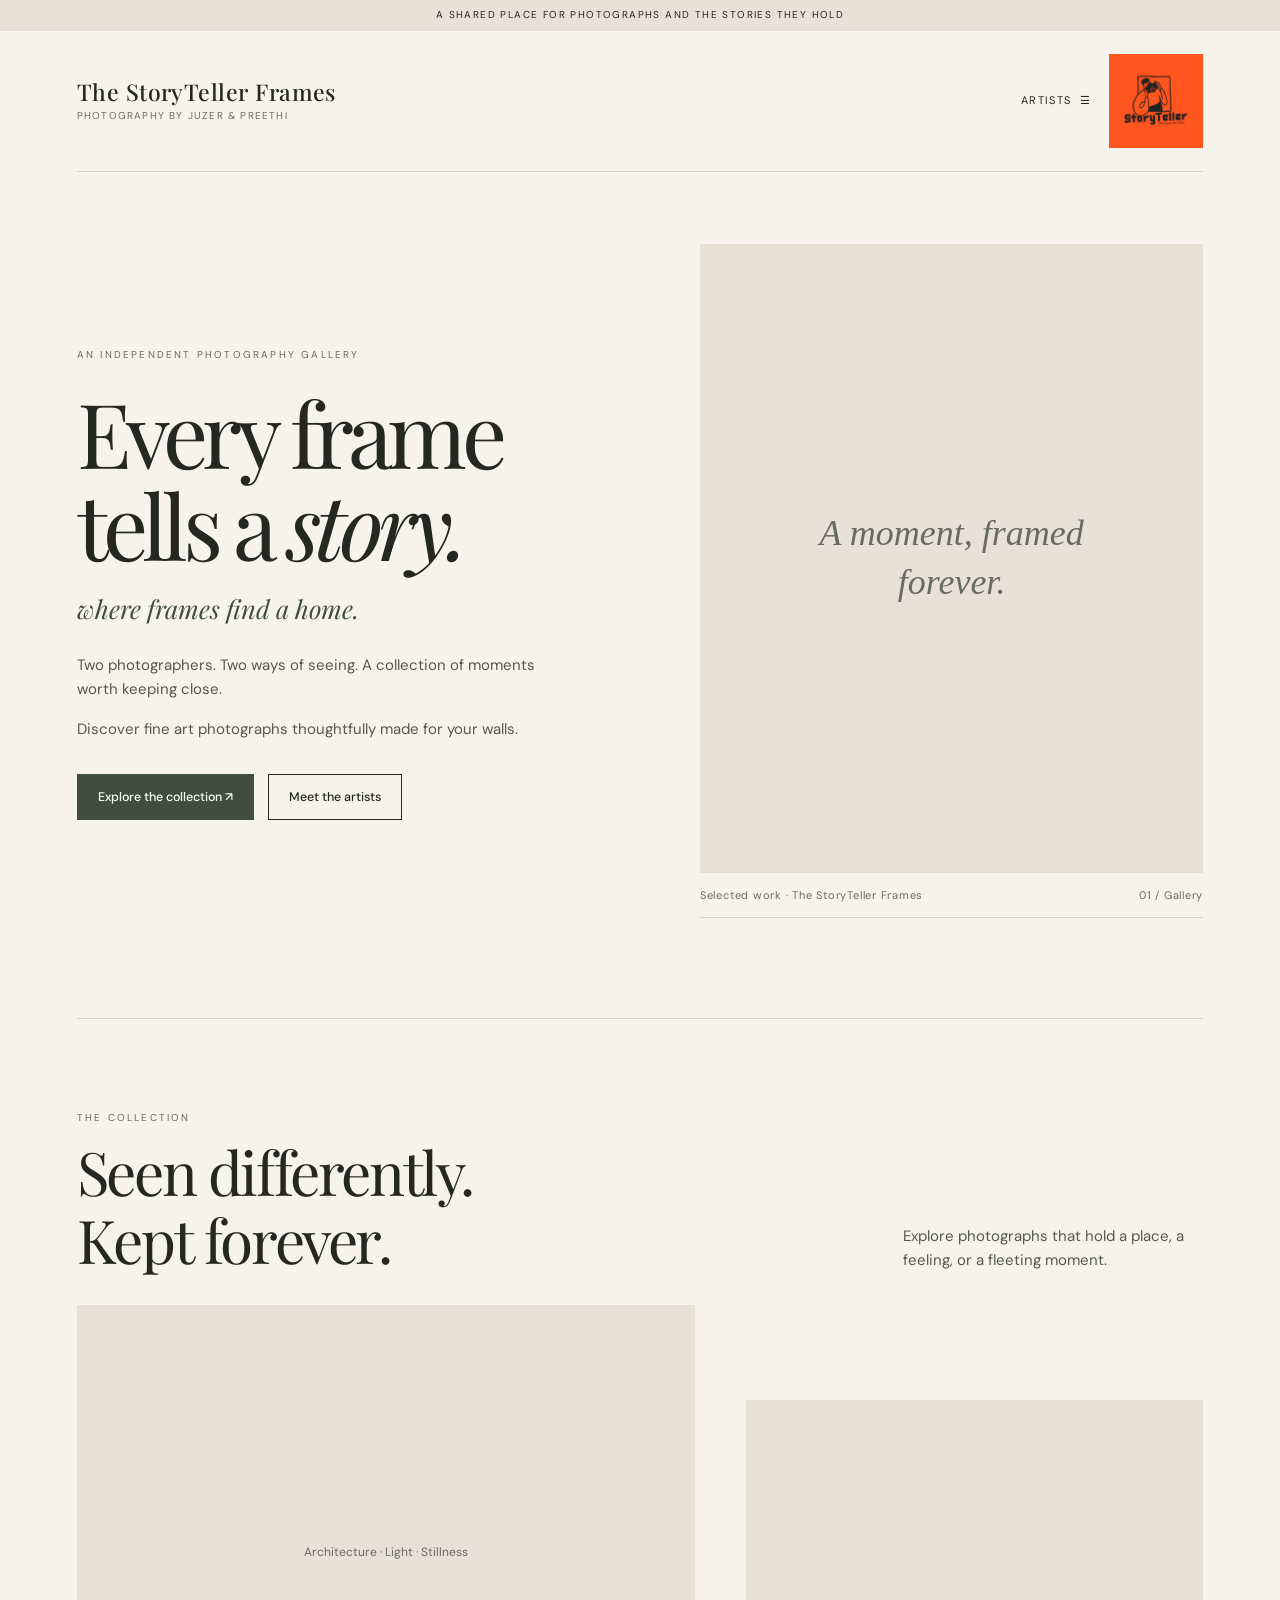
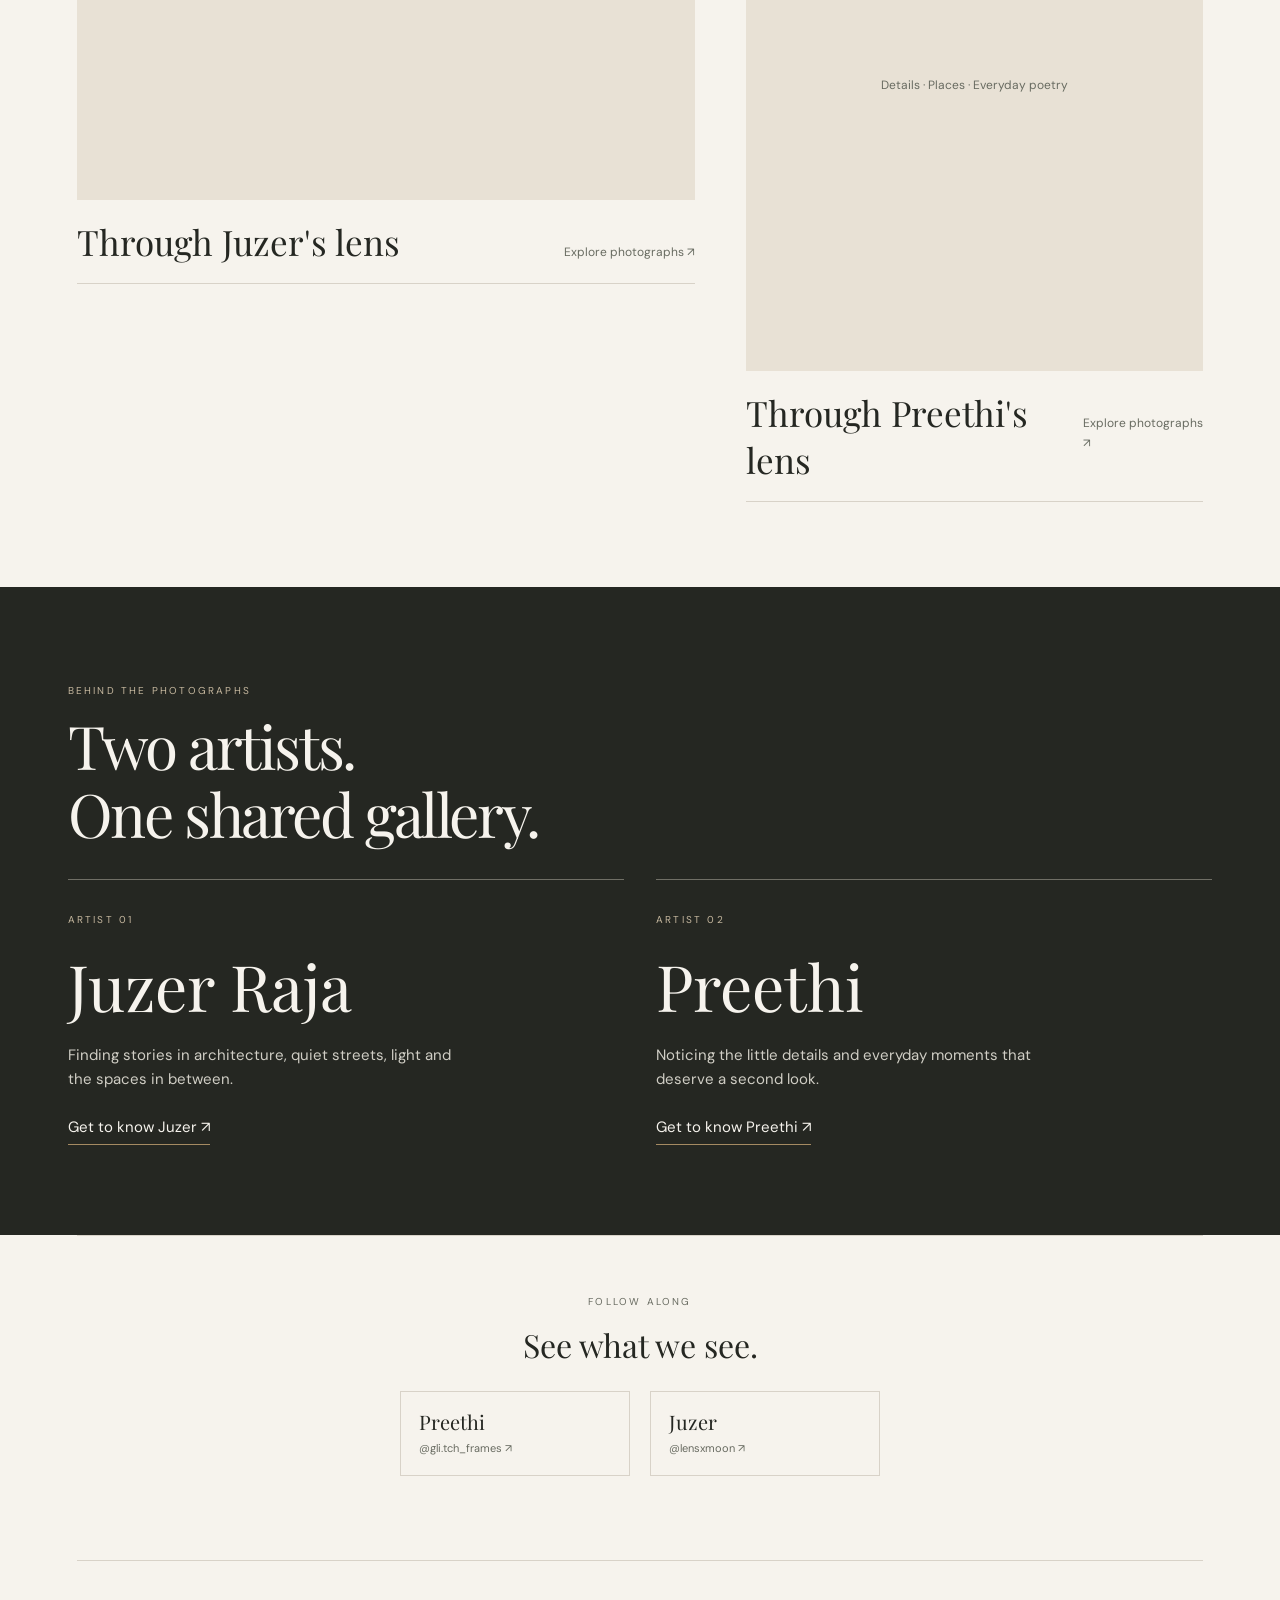
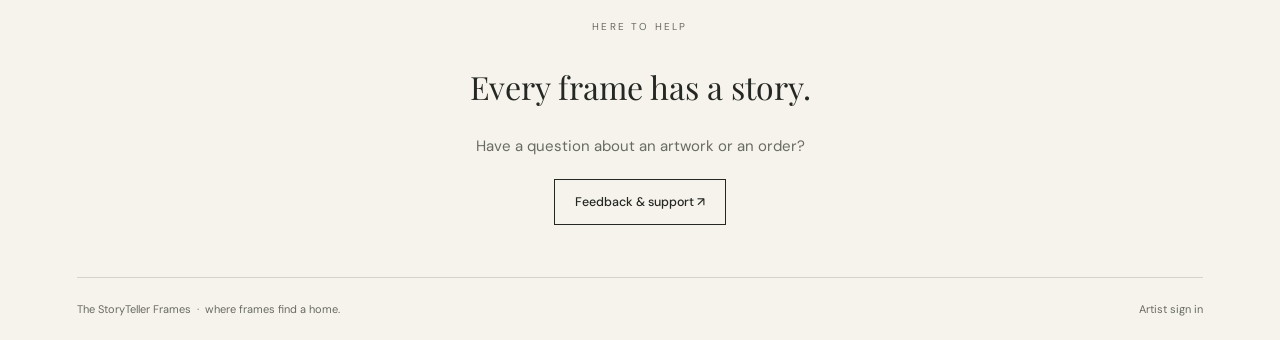
==== index.html @ 5765aabc "Try charcoal contrast for homepage artist story section" ====
<!doctype html>
<html lang="en">
<head>
  <meta charset="utf-8"><meta name="viewport" content="width=device-width,initial-scale=1">
  <meta name="theme-color" content="#f5f2eb">
  <meta name="description" content="Photographs by Juzer and Preethi, made to find a place in your home.">
  <title>The StoryTeller Frames — where frames find a home.</title>
  <link rel="preconnect" href="https://fonts.googleapis.com"><link rel="preconnect" href="https://fonts.gstatic.com" crossorigin>
  <link href="https://fonts.googleapis.com/css2?family=DM+Sans:wght@400;500&family=Playfair+Display:ital,wght@0,400;0,500;1,400&display=swap" rel="stylesheet">
  <style>
    :root{--bg:#f5f2eb;--ink:#282b25;--line:#d3d1c6;--soft:#e8e7dc;--muted:#686b61;--green:#344b32}
    *{box-sizing:border-box}html{scroll-behavior:smooth}body{margin:0;background:var(--bg);color:var(--ink);font:15px/1.65 'DM Sans',Arial,sans-serif}a{color:inherit;text-decoration:none}button{font:inherit;color:inherit;cursor:pointer}
    .notice{text-align:center;padding:7px 14px;background:var(--soft);font-size:10px;letter-spacing:1.4px;text-transform:uppercase}
    header{margin:0 6%;padding:23px 0;border-bottom:1px solid var(--line);display:flex;justify-content:space-between;align-items:center;gap:20px}
    .wordmark{font:500 23px/1.1 'Playfair Display',Georgia,serif;letter-spacing:.02em}.wordmark small{display:block;margin-top:5px;font:10px 'DM Sans',Arial,sans-serif;letter-spacing:.12em;color:var(--muted)}
    .menu-button{border:0;background:transparent;padding:9px 0;text-transform:uppercase;font-size:11px;letter-spacing:.12em}.menu{position:fixed;inset:0;z-index:10;background:#282b2559;display:none;justify-content:flex-end}.menu.open{display:flex}.menu-panel{width:min(400px,90vw);background:var(--bg);padding:28px clamp(24px,5vw,48px);height:100%;box-shadow:-10px 0 35px #0002}.menu-head{display:flex;justify-content:space-between;align-items:center;border-bottom:1px solid var(--line);padding-bottom:22px}.menu-close{border:0;background:transparent}.menu-links{display:flex;flex-direction:column;padding:25px 0}.menu-links a{font:30px/1.2 'Playfair Display',Georgia,serif;padding:16px 0;border-bottom:1px solid var(--line)}
    main{margin:0 6%}.hero{min-height:calc(100svh - 84px);display:flex;flex-direction:column;align-items:center;justify-content:center;text-align:center;padding:78px 0 90px;position:relative}.hero::before,.hero::after{content:"";position:absolute;width:min(72vw,620px);height:min(72vw,620px);border:1px solid #b9a98955;border-radius:50%;pointer-events:none}.hero::after{width:min(65vw,560px);height:min(65vw,560px);border-style:dashed;opacity:.5}
    .mark{position:relative;z-index:1;width:min(83vw,760px);padding:42px 16px}.eyebrow{text-transform:uppercase;letter-spacing:.22em;font-size:10px;color:var(--muted)}h1{font:400 clamp(46px,9vw,100px)/1.05 'Playfair Display',Georgia,serif;letter-spacing:-.045em;margin:18px 0 14px}.tagline{font:italic 19px 'Playfair Display',Georgia,serif;color:var(--green);margin:0}.ornament{width:42px;height:1px;background:#a98551;margin:26px auto}
    .intro{max-width:560px;margin:0 auto;color:#55584f;font-size:14px}.intro .placeholder{color:var(--muted);font-style:italic}.artist-links{display:flex;justify-content:center;gap:14px;flex-wrap:wrap;margin-top:34px}.button{border:1px solid var(--ink);padding:11px 17px;display:inline-block;font-size:12px;letter-spacing:.03em}.button:hover{background:var(--soft)}
    .social{border-top:1px solid var(--line);padding:52px 0 64px;text-align:center}.social h2{font:400 32px 'Playfair Display',Georgia,serif;margin:10px 0 25px}.social-links{display:flex;justify-content:center;gap:20px;flex-wrap:wrap}.social-link{min-width:230px;padding:16px 18px;border:1px solid var(--line);text-align:left}.social-link strong{display:block;font:20px 'Playfair Display',Georgia,serif;font-weight:400}.social-link span{font-size:11px;color:var(--muted)}.social-link:hover{border-color:var(--green)}
    footer{display:flex;justify-content:space-between;gap:18px;flex-wrap:wrap;margin:0 6%;padding:22px 0;border-top:1px solid var(--line);font-size:11px;color:var(--muted)}footer a:hover{color:var(--ink)}
    @media(max-width:600px){header{margin:0 5%;padding:18px 0}.wordmark{font-size:20px}.hero{min-height:80svh;padding:55px 0 60px}.hero::before{width:86vw;height:86vw}.hero::after{width:78vw;height:78vw}.mark{padding:50px 5px}.tagline{font-size:16px}.intro{font-size:13px}.social{padding:42px 0 50px}.social-link{width:min(100%,330px)}footer{margin:0 5%}}
  .header-actions{display:flex;align-items:center;gap:18px;flex-shrink:0}.brand-logo{display:block;width:94px;height:94px;object-fit:contain}.brand-logo-link{display:block;line-height:0}@media(max-width:600px){header{gap:10px}.header-actions{gap:10px}.brand-logo{width:66px;height:66px}.wordmark{font-size:17px}.wordmark small{font-size:8px;letter-spacing:.05em}.menu-button{font-size:10px}}
.hero .mark{animation:heroEnter .95s cubic-bezier(.2,.7,.2,1) both}@keyframes heroEnter{from{opacity:0;transform:translateY(20px)}to{opacity:1;transform:translateY(0)}}.button,.social-link{transition:transform .25s ease,background .25s ease,border-color .25s ease}.button:hover,.social-link:hover{transform:translateY(-3px)}.reveal{opacity:0;transform:translateY(20px);transition:opacity .7s ease,transform .7s ease}.reveal.visible{opacity:1;transform:none}.support-strip{padding:52px 0;border-top:1px solid var(--line);text-align:center}.support-strip h2{font:400 32px 'Playfair Display',Georgia,serif}.support-strip p{max-width:500px;margin:0 auto 20px;color:var(--muted)}@media(prefers-reduced-motion:reduce){*,*::before,*::after{animation:none!important;transition:none!important;scroll-behavior:auto!important}.reveal{opacity:1;transform:none}}
</style>
<link rel="stylesheet" href="assets/art-house-v2.css?v=1">
<style>
/* Phase 2: editorial homepage, scoped to this preview branch */
.home-v2{margin:0 auto;max-width:1440px;padding:0 6%}
.home-v2 .hero{display:grid;grid-template-columns:minmax(0,1fr) minmax(0,.9fr);gap:clamp(24px,5vw,88px);align-items:center;min-height:660px;padding:72px 0 100px;text-align:left}
.home-v2 .hero::before,.home-v2 .hero::after{display:none}
.home-v2 .mark{width:auto;padding:0;animation:heroEnter .95s cubic-bezier(.2,.7,.2,1) both}
.home-v2 h1{font-size:clamp(56px,7vw,112px);line-height:1.03;letter-spacing:-.065em;margin:20px 0}
.home-v2 .tagline{font-size:clamp(19px,2vw,27px)}
.home-v2 .intro{margin:28px 0 0;max-width:480px;font-size:15px}
.home-v2 .artist-links{justify-content:flex-start;margin-top:32px}
.home-v2 .hero-art{position:relative;min-width:0}
.home-v2 .hero-art .art-panel{aspect-ratio:4/5;background:#E8E1D5;overflow:hidden;display:flex;align-items:center;justify-content:center;position:relative}
.home-v2 .hero-art img{width:100%;height:100%;object-fit:cover;display:block}
.home-v2 .hero-art .art-placeholder{padding:15%;text-align:center;color:#686b61;font:italic clamp(20px,3vw,36px)/1.35 Georgia,serif}
.home-v2 .art-caption{display:flex;justify-content:space-between;gap:16px;border-bottom:1px solid var(--line);padding:13px 0;font-size:11px;letter-spacing:.07em;color:var(--muted)}
.home-v2 .section-heading{display:flex;justify-content:space-between;align-items:end;gap:30px;margin-bottom:32px}
.home-v2 .section-heading h2{font:400 clamp(34px,4.7vw,64px)/1.12 var(--font-display);letter-spacing:-.04em;margin:10px 0 0}
.home-v2 .collection{border-top:1px solid var(--line);padding:85px 0}
.home-v2 .collection-grid{display:grid;grid-template-columns:1.15fr .85fr;gap:clamp(18px,4vw,64px);align-items:start}
.home-v2 .collection-card:nth-child(2){margin-top:95px}
.home-v2 .collection-card{display:block;text-decoration:none}
.home-v2 .collection-card .art-panel{background:var(--soft);overflow:hidden;aspect-ratio:5/4;display:flex;align-items:center;justify-content:center}
.home-v2 .collection-card:nth-child(2) .art-panel{aspect-ratio:4/5}
.home-v2 .collection-card img{width:100%;height:100%;object-fit:cover;transition:transform .6s var(--ease-editorial)}
.home-v2 .collection-card:hover img{transform:scale(1.025)}
.home-v2 .collection-card .card-copy{display:flex;justify-content:space-between;align-items:baseline;gap:10px;border-bottom:1px solid var(--line);padding:18px 0}
.home-v2 .collection-card h3{font:400 clamp(22px,2.8vw,35px) var(--font-display);margin:0}
.home-v2 .collection-card span{font-size:12px;color:var(--muted)}
.home-v2 .artists-editorial{padding:80px 0;border-top:1px solid var(--line)}
/* Charcoal editorial artist chapter: intentionally scoped to homepage */
.home-v2 .artists-editorial{background:#252722;color:#F6F3ED;margin-inline:calc(-6% / .88);padding:90px max(6%,calc((100vw - 1267px)/2));border-top:0}
.home-v2 .artists-editorial .eyebrow{color:#C6B89F}
.home-v2 .artists-editorial .artist-profile{border-top-color:#706F66}
.home-v2 .artists-editorial .artist-profile p{color:#D0CEC5}
.home-v2 .artists-editorial .artist-profile a{color:#F6F3ED;border-bottom-color:#A58A62}
.home-v2 .artists-editorial .artist-profile a:hover{color:#D8C5A2}
@media(max-width:760px){.home-v2 .artists-editorial{margin-inline:calc(-5% / .9);padding:60px 5.5%}}
.home-v2 .artist-rows{display:grid;grid-template-columns:1fr 1fr;gap:32px}
.home-v2 .artist-profile{border-top:1px solid var(--line);padding-top:26px}
.home-v2 .artist-profile h3{font:400 clamp(36px,5vw,66px) var(--font-display);margin:12px 0}
.home-v2 .artist-profile p{max-width:390px;color:var(--muted)}
.home-v2 .artist-profile a{display:inline-block;margin-top:8px;border-bottom:1px solid var(--ink);padding-bottom:4px}
.home-v2 .support-strip{margin-top:20px}
@media(max-width:760px){.home-v2{padding:0 5%}.home-v2 .hero{grid-template-columns:1fr;min-height:0;padding:62px 0 75px;gap:36px}.home-v2 .hero-art .art-panel{aspect-ratio:5/4}.home-v2 .collection{padding:60px 0}.home-v2 .collection-grid{grid-template-columns:1fr;gap:32px}.home-v2 .collection-card:nth-child(2){margin-top:0}.home-v2 .section-heading{align-items:start;flex-direction:column}.home-v2 .artist-rows{grid-template-columns:1fr;gap:36px}.home-v2 .artists-editorial{padding:55px 0}.home-v2 h1{font-size:clamp(53px,12vw,76px)}}
</style></head>
<body>
  <div class="notice">A shared place for photographs and the stories they hold</div>
  <header><a class="wordmark" href="index.html">The StoryTeller Frames<small>PHOTOGRAPHY BY JUZER &amp; PREETHI</small></a><div class="header-actions"><button class="menu-button" id="menuOpen" aria-controls="artistMenu" aria-expanded="false">Artists&nbsp; ☰</button><a class="brand-logo-link" href="index.html" aria-label="StoryTeller home"><img class="brand-logo" src="images/storyteller-logo.jpg" width="94" height="94" alt="StoryTeller — Where frames find a Home"></a></div></header>
  <div class="menu" id="artistMenu" aria-hidden="true"><div class="menu-panel"><div class="menu-head"><span class="eyebrow">Meet the artists</span><button class="menu-close" id="menuClose" aria-label="Close menu">Close&nbsp; ×</button></div><nav class="menu-links"><a href="artist.html?artist=Preethi">Preethi’s gallery</a><a href="artist.html?artist=Juzer">Juzer’s gallery</a><a href="about.html">About Preethi</a><a href="support.html">Feedback & support</a><a href="admin.html">Artist sign in</a></nav></div></div>
  <main class="home-v2">
<section class="hero" aria-labelledby="brandTitle">
 <div class="mark"><span class="eyebrow">An independent photography gallery</span><h1 id="brandTitle">Every frame<br>tells a <em>story.</em></h1><p class="tagline">where frames find a home.</p><div class="intro"><p>Two photographers. Two ways of seeing. A collection of moments worth keeping close.</p><p>Discover fine art photographs thoughtfully made for your walls.</p></div><div class="artist-links"><a class="editorial-button editorial-button--solid" href="#collections">Explore the collection ↗</a><a class="editorial-button" href="#artists">Meet the artists</a></div></div>
 <div class="hero-art"><div class="art-panel" id="featuredHero"><span class="art-placeholder">A moment, framed forever.</span></div><div class="art-caption"><span id="featuredCredit">Selected work · The StoryTeller Frames</span><span>01 / Gallery</span></div></div>
</section>
<section class="collection" id="collections"><div class="section-heading"><div><span class="eyebrow">The collection</span><h2>Seen differently.<br>Kept forever.</h2></div><p class="intro" style="max-width:300px;margin:0">Explore photographs that hold a place, a feeling, or a fleeting moment.</p></div>
<div class="collection-grid">
<a class="collection-card editorial-reveal" href="artist.html?artist=Juzer"><div class="art-panel" id="juzerFeature"><span class="art-placeholder">Architecture · Light · Stillness</span></div><div class="card-copy"><h3>Through Juzer's lens</h3><span>Explore photographs ↗</span></div></a>
<a class="collection-card editorial-reveal" href="artist.html?artist=Preethi"><div class="art-panel" id="preethiFeature"><span class="art-placeholder">Details · Places · Everyday poetry</span></div><div class="card-copy"><h3>Through Preethi's lens</h3><span>Explore photographs ↗</span></div></a>
</div></section>
<section class="artists-editorial" id="artists"><div class="section-heading"><div><span class="eyebrow">Behind the photographs</span><h2>Two artists.<br>One shared gallery.</h2></div></div>
<div class="artist-rows"><article class="artist-profile editorial-reveal"><span class="eyebrow">Artist 01</span><h3>Juzer Raja</h3><p>Finding stories in architecture, quiet streets, light and the spaces in between.</p><a href="about-juzer.html">Get to know Juzer ↗</a></article><article class="artist-profile editorial-reveal"><span class="eyebrow">Artist 02</span><h3>Preethi</h3><p>Noticing the little details and everyday moments that deserve a second look.</p><a href="about.html">Get to know Preethi ↗</a></article></div>
</section>
<section class="social editorial-reveal" aria-labelledby="followTitle"><span class="eyebrow">Follow along</span><h2 id="followTitle">See what we see.</h2><div class="social-links"><a class="social-link" href="https://www.instagram.com/gli.tch_frames/" target="_blank" rel="noopener noreferrer"><strong>Preethi</strong><span>@gli.tch_frames ↗</span></a><a class="social-link" href="https://www.instagram.com/lensxmoon/" target="_blank" rel="noopener noreferrer"><strong>Juzer</strong><span>@lensxmoon ↗</span></a></div></section>
<section class="support-strip editorial-reveal"><span class="eyebrow">Here to help</span><h2>Every frame has a story.</h2><p>Have a question about an artwork or an order?</p><a class="editorial-button" href="support.html">Feedback & support ↗</a></section>
</main>
  <footer><span>The StoryTeller Frames&nbsp; · &nbsp;where frames find a home.</span><a href="admin.html">Artist sign in</a></footer>
  <script>
    const menu=document.getElementById('artistMenu'),open=document.getElementById('menuOpen');
    function closeMenu(){menu.classList.remove('open');menu.setAttribute('aria-hidden','true');open.setAttribute('aria-expanded','false');document.body.style.overflow=''}
    open.addEventListener('click',()=>{menu.classList.add('open');menu.setAttribute('aria-hidden','false');open.setAttribute('aria-expanded','true');document.body.style.overflow='hidden'});
    document.getElementById('menuClose').addEventListener('click',closeMenu);menu.addEventListener('click',e=>{if(e.target===menu)closeMenu()});menu.querySelectorAll('a').forEach(a=>a.addEventListener('click',closeMenu));document.addEventListener('keydown',e=>{if(e.key==='Escape')closeMenu()});
  </script>
<script>if('IntersectionObserver' in window){const io=new IntersectionObserver(entries=>entries.forEach(e=>{if(e.isIntersecting){e.target.classList.add('visible');io.unobserve(e.target)}}),{threshold:.12});document.querySelectorAll('.reveal').forEach(el=>io.observe(el))}else document.querySelectorAll('.reveal').forEach(el=>el.classList.add('visible'));</script><script src="site-config.js"></script><script src="site-api.js?v=20261017c"></script><script>
/* Homepage images are sourced from the existing published artist galleries. No placeholder stock photos. */
(async function(){
 const slots=[{artist:'Juzer',id:'juzerFeature'},{artist:'Preethi',id:'preethiFeature'}];
 const results=await Promise.allSettled(slots.map(x=>getArtistArtworks(x.artist)));
 let heroSet=false;
 results.forEach((res,i)=>{
  if(res.status!=='fulfilled'||!Array.isArray(res.value)||!res.value.length)return;
  const item=res.value.find(x=>x.image_path)||null;if(!item)return;
  const panel=document.getElementById(slots[i].id);
  const img=document.createElement('img');img.src=publicImage(item.image_path);img.alt=item.title||'Photograph';img.loading='lazy';img.decoding='async';
  img.onerror=()=>{img.remove();panel.querySelector('.art-placeholder').hidden=false};
  panel.querySelector('.art-placeholder').hidden=true;panel.appendChild(img);
  if(!heroSet){heroSet=true;const hero=document.getElementById('featuredHero');const heroImg=document.createElement('img');heroImg.src=img.src;heroImg.alt=img.alt;heroImg.decoding='async';heroImg.onerror=()=>{heroImg.remove();hero.querySelector('.art-placeholder').hidden=false};hero.querySelector('.art-placeholder').hidden=true;hero.appendChild(heroImg);document.getElementById('featuredCredit').textContent=(item.title||'Selected photograph')+' · '+slots[i].artist}
 });
})();
</script><script defer src="assets/art-house-v2.js?v=1"></script>
</body>
</html>
---- assets/art-house-v2.css ----
/* The StoryTeller Frames — Art House × Editorial, design foundation v2 */
:root{--bg:#F6F3ED;--ink:#252722;--line:#D8D2C8;--soft:#E8E1D5;--muted:#686B61;--green:#414D3D;--gold:#A58A62;--font-display:'Playfair Display',Georgia,serif;--font-body:'DM Sans',Arial,sans-serif;--space-xs:.5rem;--space-sm:1rem;--space-md:1.5rem;--space-lg:3rem;--space-xl:5rem;--content-max:1320px;--ease-editorial:cubic-bezier(.22,1,.36,1)}
html{scroll-behavior:smooth}body{background:var(--bg);color:var(--ink);font-family:var(--font-body)}
a,button{ -webkit-tap-highlight-color:transparent}
:where(a,button,input,select,textarea):focus-visible{outline:2px solid var(--green);outline-offset:4px}
::selection{background:#A58A6255;color:var(--ink)}
.editorial-label{font:500 .68rem/1.5 var(--font-body);text-transform:uppercase;letter-spacing:.19em;color:var(--muted)}
.editorial-heading{font:400 clamp(2.5rem,6vw,6rem)/1.08 var(--font-display);letter-spacing:-.045em}
.editorial-container{width:min(88%,var(--content-max));margin-inline:auto}
.editorial-rule{border:0;border-top:1px solid var(--line)}
.editorial-button{display:inline-flex;align-items:center;justify-content:center;gap:.75rem;min-height:46px;padding:.75rem 1.25rem;border:1px solid var(--ink);background:transparent;color:var(--ink);text-decoration:none;font:500 .78rem var(--font-body);transition:background .25s,color .25s,transform .3s var(--ease-editorial)}
.editorial-button:hover{background:var(--ink);color:var(--bg);transform:translateY(-2px)}
.editorial-button--solid{background:var(--green);color:white;border-color:var(--green)}
.editorial-button--solid:hover{background:var(--ink);border-color:var(--ink);color:white}
.editorial-card-image{display:block;width:100%;object-fit:cover;transition:transform .65s var(--ease-editorial)}
.editorial-card:hover .editorial-card-image{transform:scale(1.025)}
.editorial-image-frame{overflow:hidden;background:var(--soft)}
.editorial-reveal{opacity:0;transform:translateY(18px);transition:opacity .75s var(--ease-editorial),transform .75s var(--ease-editorial)}
.editorial-reveal.is-visible{opacity:1;transform:none}
@media(max-width:700px){:root{--space-lg:2rem;--space-xl:3rem}.editorial-container{width:90%}.editorial-button{min-height:48px}}
@media(prefers-reduced-motion:reduce){html{scroll-behavior:auto!important}*,*::before,*::after{animation-duration:.01ms!important;transition-duration:.01ms!important}.editorial-reveal{opacity:1;transform:none}}
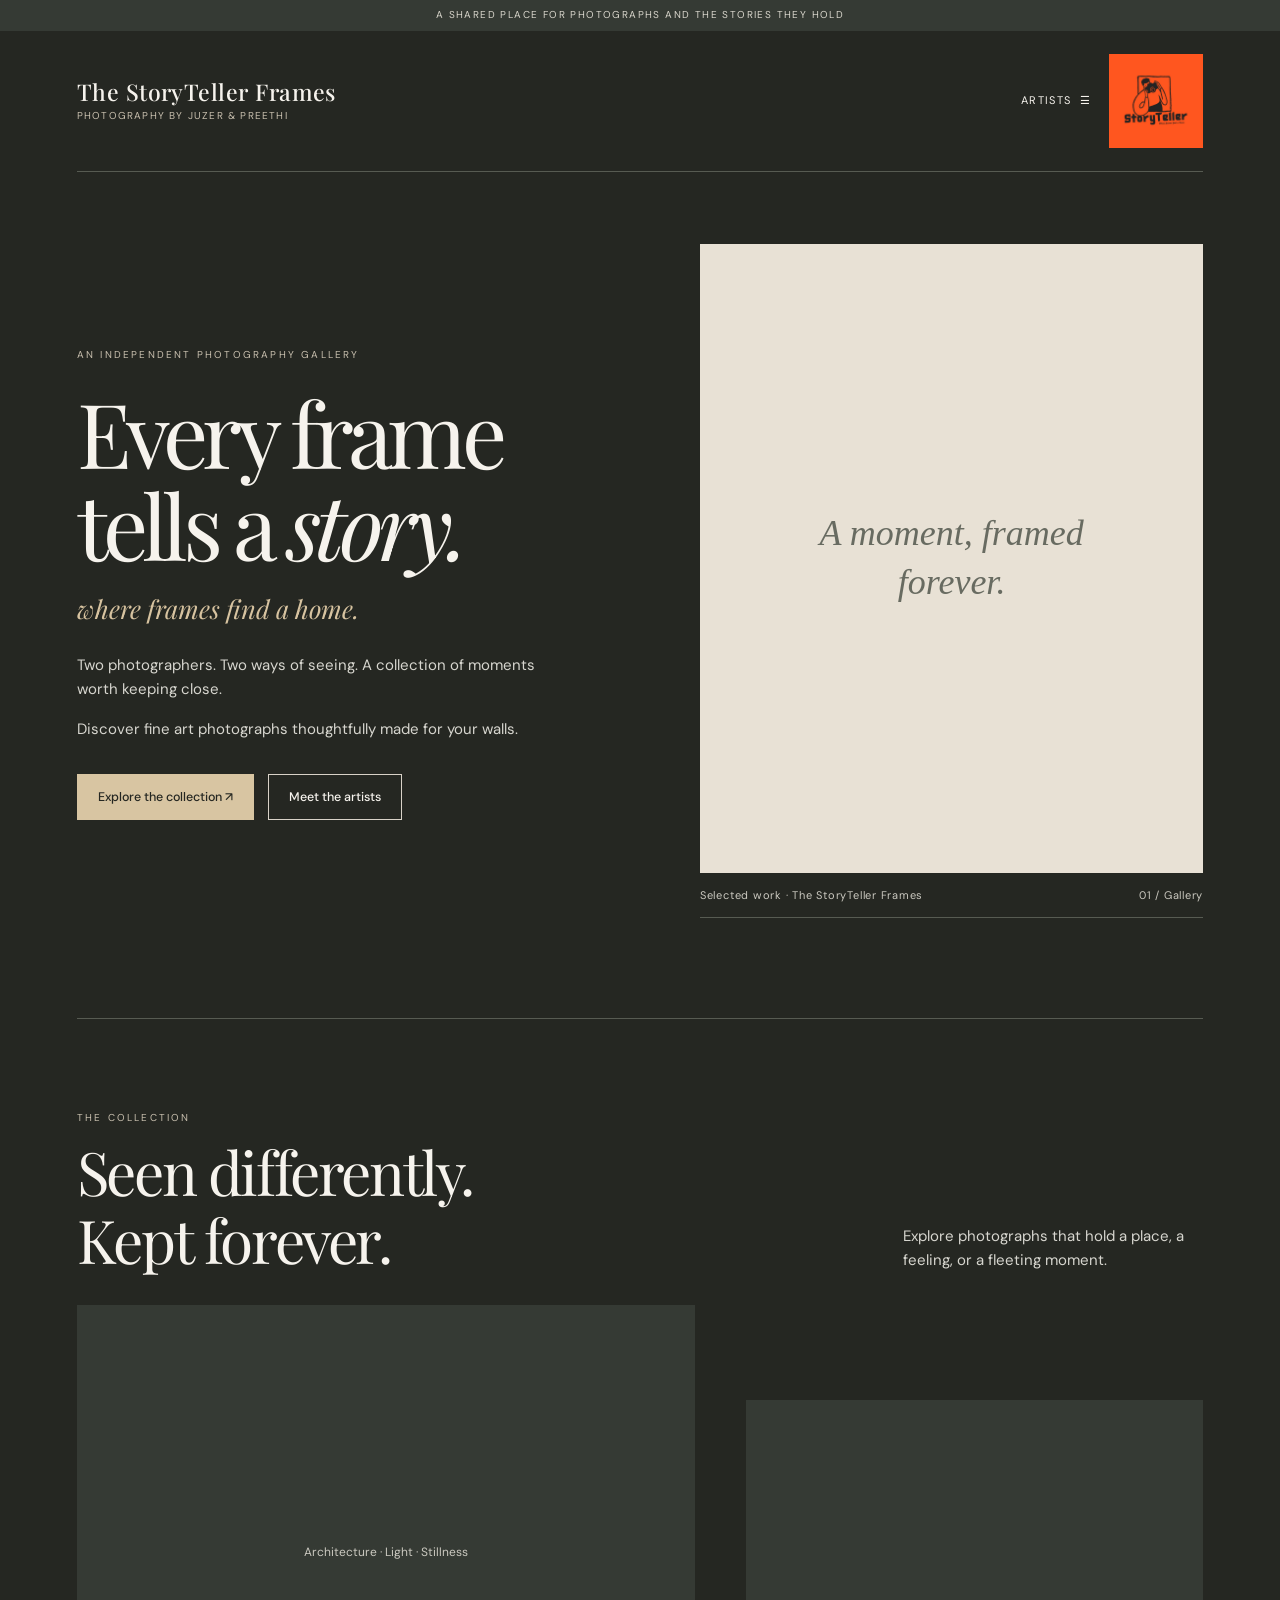
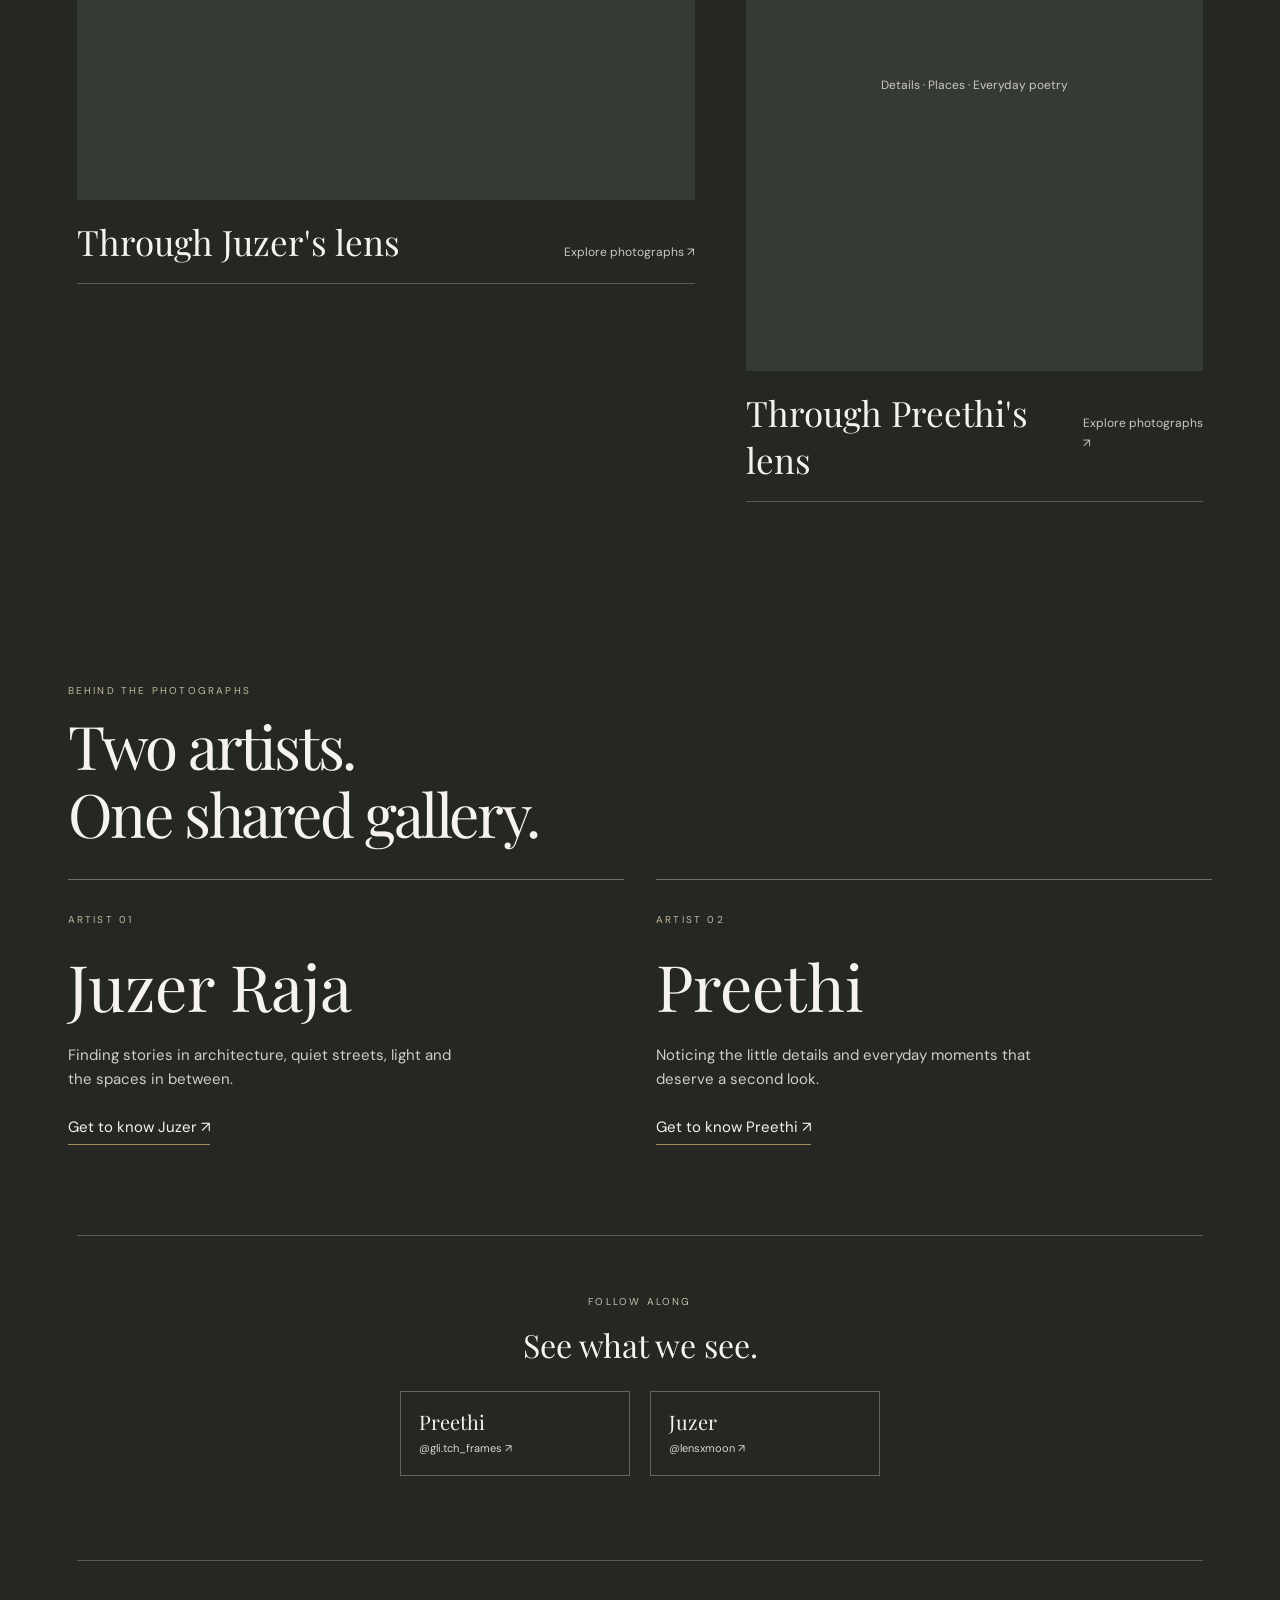
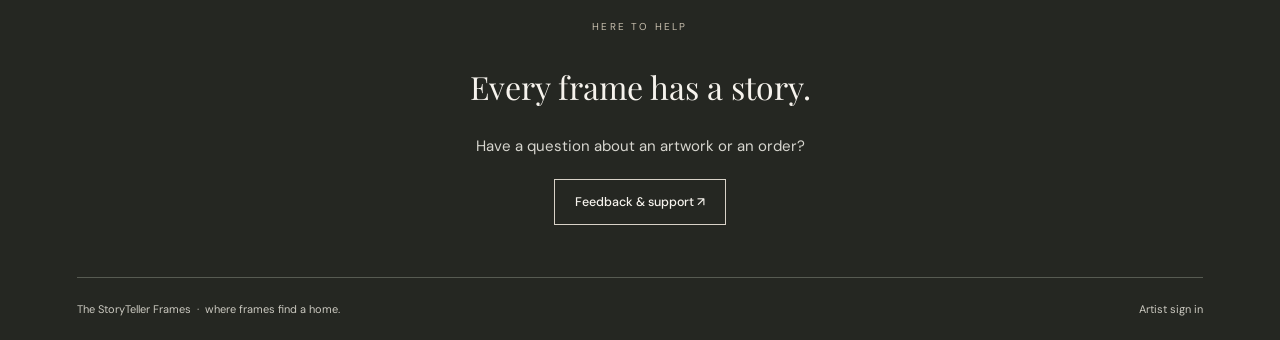
==== commit 93d7b561: "Apply full charcoal and ivory editorial homepage theme" ====
--- a/index.html
+++ b/index.html
@@ -2,7 +2,7 @@
 <html lang="en">
 <head>
   <meta charset="utf-8"><meta name="viewport" content="width=device-width,initial-scale=1">
-  <meta name="theme-color" content="#f5f2eb">
+  <meta name="theme-color" content="#252722">
   <meta name="description" content="Photographs by Juzer and Preethi, made to find a place in your home.">
   <title>The StoryTeller Frames — where frames find a home.</title>
   <link rel="preconnect" href="https://fonts.googleapis.com"><link rel="preconnect" href="https://fonts.gstatic.com" crossorigin>
@@ -22,8 +22,61 @@
     @media(max-width:600px){header{margin:0 5%;padding:18px 0}.wordmark{font-size:20px}.hero{min-height:80svh;padding:55px 0 60px}.hero::before{width:86vw;height:86vw}.hero::after{width:78vw;height:78vw}.mark{padding:50px 5px}.tagline{font-size:16px}.intro{font-size:13px}.social{padding:42px 0 50px}.social-link{width:min(100%,330px)}footer{margin:0 5%}}
   .header-actions{display:flex;align-items:center;gap:18px;flex-shrink:0}.brand-logo{display:block;width:94px;height:94px;object-fit:contain}.brand-logo-link{display:block;line-height:0}@media(max-width:600px){header{gap:10px}.header-actions{gap:10px}.brand-logo{width:66px;height:66px}.wordmark{font-size:17px}.wordmark small{font-size:8px;letter-spacing:.05em}.menu-button{font-size:10px}}
 .hero .mark{animation:heroEnter .95s cubic-bezier(.2,.7,.2,1) both}@keyframes heroEnter{from{opacity:0;transform:translateY(20px)}to{opacity:1;transform:translateY(0)}}.button,.social-link{transition:transform .25s ease,background .25s ease,border-color .25s ease}.button:hover,.social-link:hover{transform:translateY(-3px)}.reveal{opacity:0;transform:translateY(20px);transition:opacity .7s ease,transform .7s ease}.reveal.visible{opacity:1;transform:none}.support-strip{padding:52px 0;border-top:1px solid var(--line);text-align:center}.support-strip h2{font:400 32px 'Playfair Display',Georgia,serif}.support-strip p{max-width:500px;margin:0 auto 20px;color:var(--muted)}@media(prefers-reduced-motion:reduce){*,*::before,*::after{animation:none!important;transition:none!important;scroll-behavior:auto!important}.reveal{opacity:1;transform:none}}
+/* Full charcoal homepage experiment. Scoped to index.html only. */
+:root{--bg:#252722;--ink:#F6F3ED;--line:#575B52;--soft:#353A34;--muted:#CBC9C0;--green:#D2BE98;--gold:#C8A979}
+body{background:#252722;color:#F6F3ED}
+.notice{background:#353A34;color:#D9D6CC}
+header{border-color:#575B52}
+.wordmark small,.eyebrow{color:#C8BFAE}
+.menu{background:#0009}.menu-panel{background:#252722;color:#F6F3ED}.menu-links a,.menu-head{border-color:#575B52}
+.home-v2 .tagline{color:#D7C3A0}
+.home-v2 .intro{color:#D7D6CF}
+.home-v2 .art-caption,.home-v2 .collection-card span{color:#CBC9C0}
+.home-v2 .hero-art .art-panel,.home-v2 .collection-card .art-panel{background:#353A34}
+.home-v2 .art-placeholder{color:#D7C3A0}
+.home-v2 .artists-editorial{background:#30352F;color:#F6F3ED}
+.home-v2 .artists-editorial .artist-profile{border-top-color:#62675D}
+.home-v2 .artists-editorial .artist-profile p{color:#D7D6CF}
+.home-v2 .artists-editorial .artist-profile a{color:#F6F3ED}
+.home-v2 .artist-profile p{color:#D7D6CF}
+.home-v2 .artist-profile a{border-bottom-color:#C8A979}
+.home-v2 .social-link{border-color:#62675D}
+.home-v2 .social-link span{color:#D7D6CF}
+.home-v2 .support-strip p{color:#D7D6CF}
+.home-v2 .editorial-button{border-color:#D8D2C8;background:transparent;color:#F6F3ED}
+.home-v2 .editorial-button:hover{background:#F6F3ED;color:#252722}
+.home-v2 .editorial-button--solid{background:#D8C5A2;color:#252722;border-color:#D8C5A2}
+.home-v2 .editorial-button--solid:hover{background:#F6F3ED;color:#252722}
+footer{border-color:#575B52;color:#CBC9C0}
 </style>
 <link rel="stylesheet" href="assets/art-house-v2.css?v=1">
+<style>/* Full charcoal homepage experiment. Scoped to index.html only. */
+:root{--bg:#252722;--ink:#F6F3ED;--line:#575B52;--soft:#353A34;--muted:#CBC9C0;--green:#D2BE98;--gold:#C8A979}
+body{background:#252722;color:#F6F3ED}
+.notice{background:#353A34;color:#D9D6CC}
+header{border-color:#575B52}
+.wordmark small,.eyebrow{color:#C8BFAE}
+.menu{background:#0009}.menu-panel{background:#252722;color:#F6F3ED}.menu-links a,.menu-head{border-color:#575B52}
+.home-v2 .tagline{color:#D7C3A0}
+.home-v2 .intro{color:#D7D6CF}
+.home-v2 .art-caption,.home-v2 .collection-card span{color:#CBC9C0}
+.home-v2 .hero-art .art-panel,.home-v2 .collection-card .art-panel{background:#353A34}
+.home-v2 .art-placeholder{color:#D7C3A0}
+.home-v2 .artists-editorial{background:#30352F;color:#F6F3ED}
+.home-v2 .artists-editorial .artist-profile{border-top-color:#62675D}
+.home-v2 .artists-editorial .artist-profile p{color:#D7D6CF}
+.home-v2 .artists-editorial .artist-profile a{color:#F6F3ED}
+.home-v2 .artist-profile p{color:#D7D6CF}
+.home-v2 .artist-profile a{border-bottom-color:#C8A979}
+.home-v2 .social-link{border-color:#62675D}
+.home-v2 .social-link span{color:#D7D6CF}
+.home-v2 .support-strip p{color:#D7D6CF}
+.home-v2 .editorial-button{border-color:#D8D2C8;background:transparent;color:#F6F3ED}
+.home-v2 .editorial-button:hover{background:#F6F3ED;color:#252722}
+.home-v2 .editorial-button--solid{background:#D8C5A2;color:#252722;border-color:#D8C5A2}
+.home-v2 .editorial-button--solid:hover{background:#F6F3ED;color:#252722}
+footer{border-color:#575B52;color:#CBC9C0}
+</style>
 <style>
 /* Phase 2: editorial homepage, scoped to this preview branch */
 .home-v2{margin:0 auto;max-width:1440px;padding:0 6%}
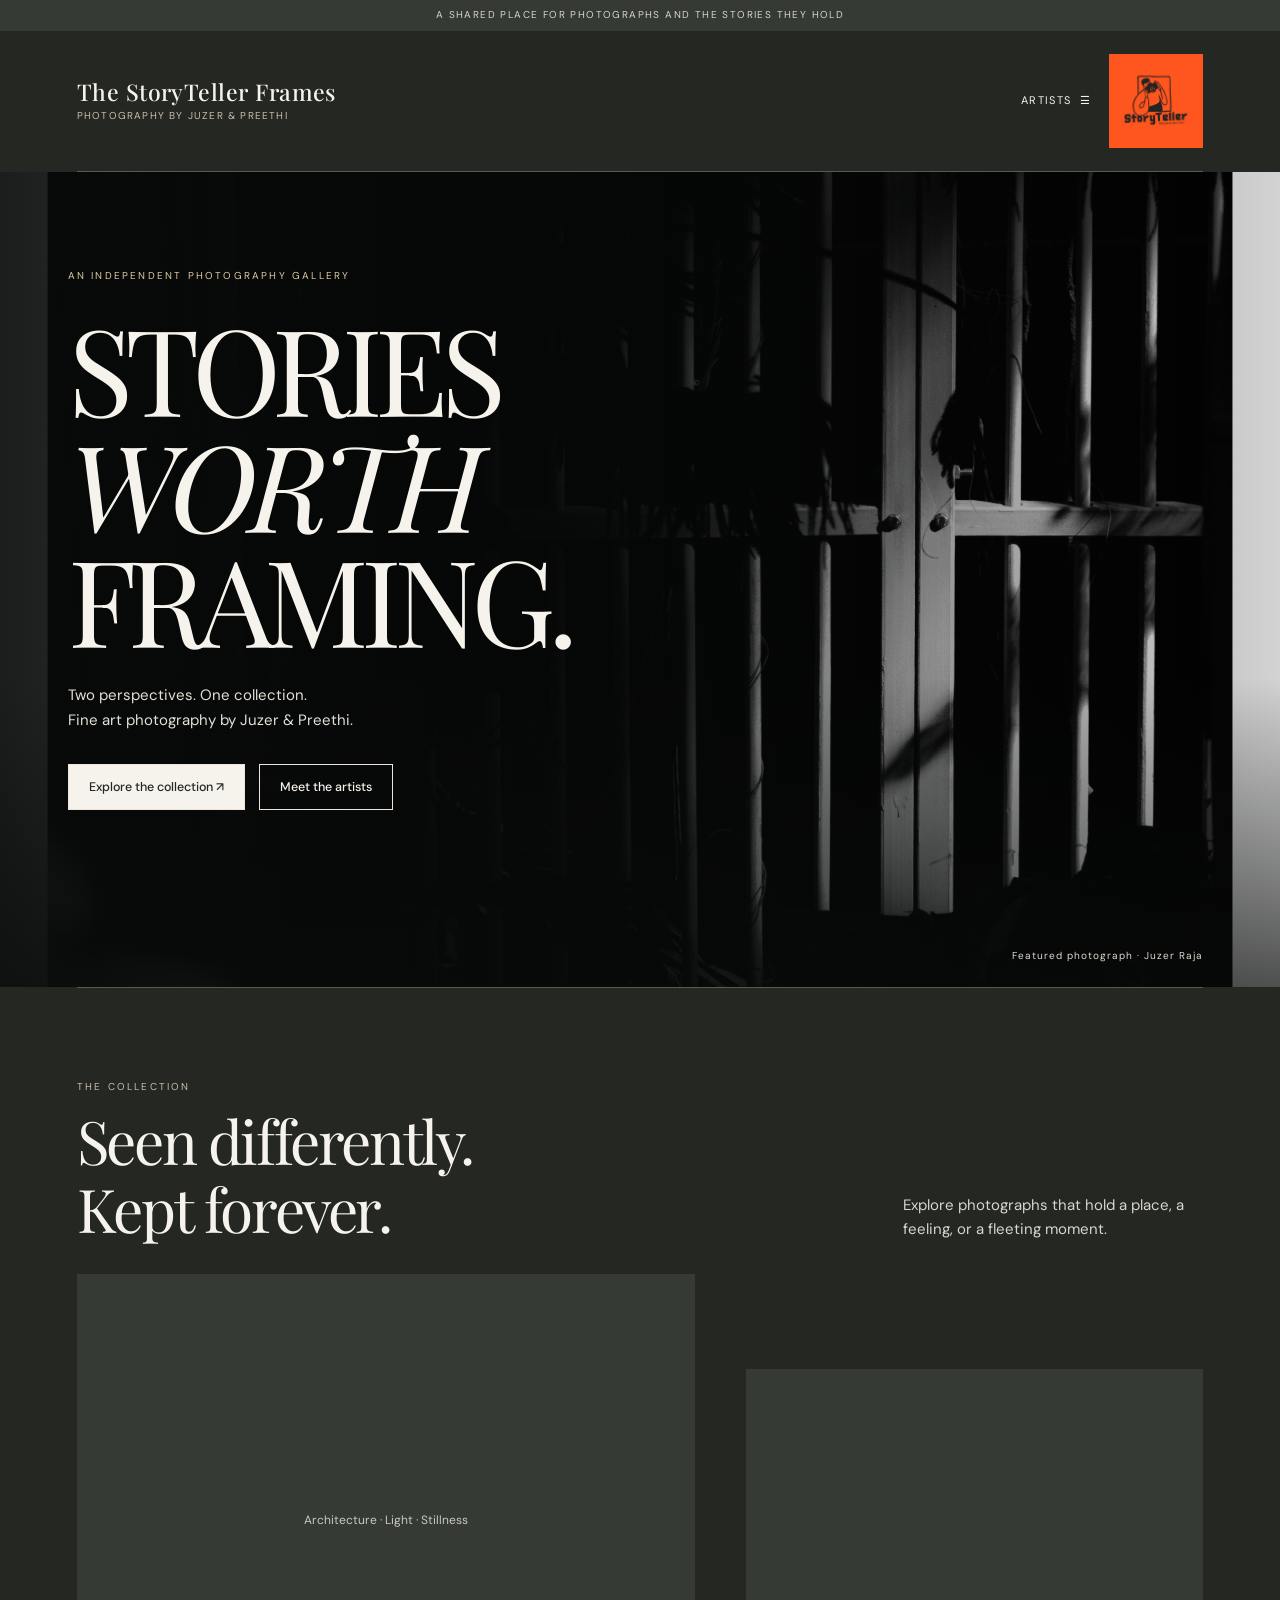
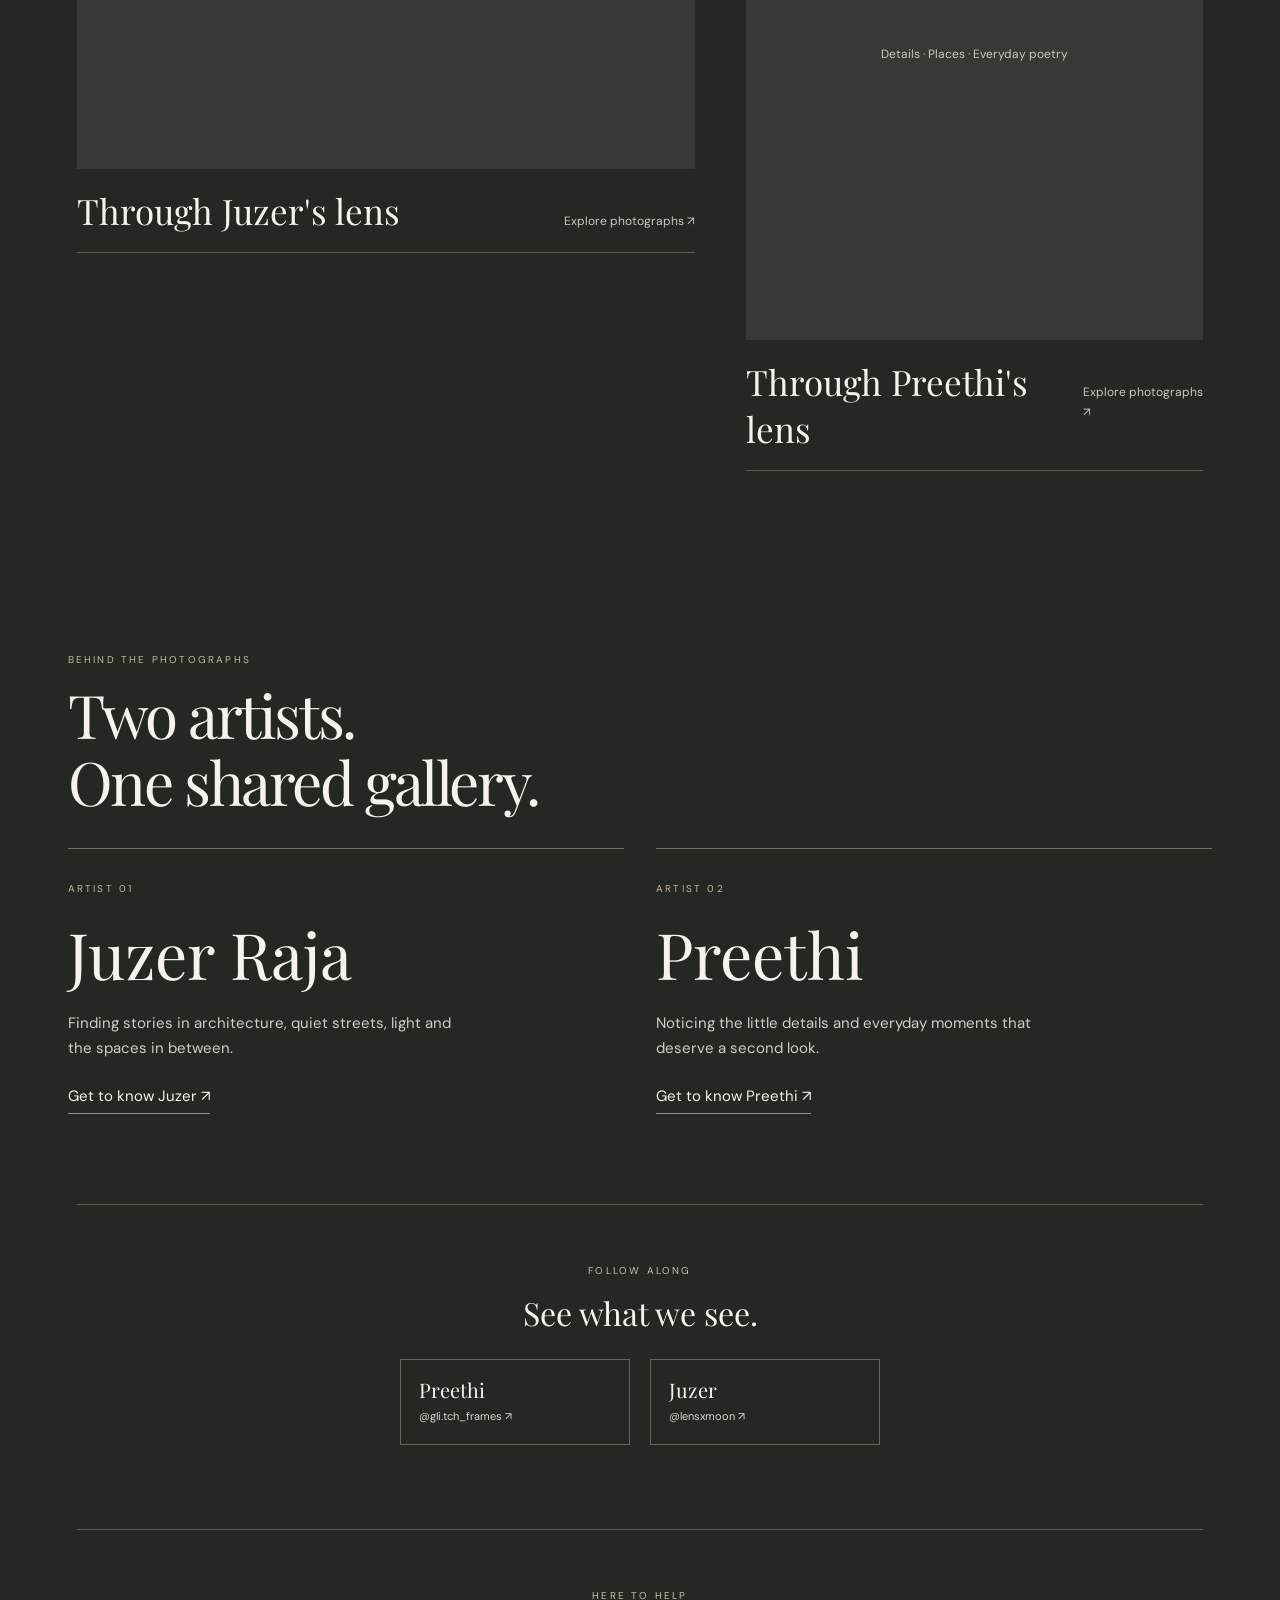
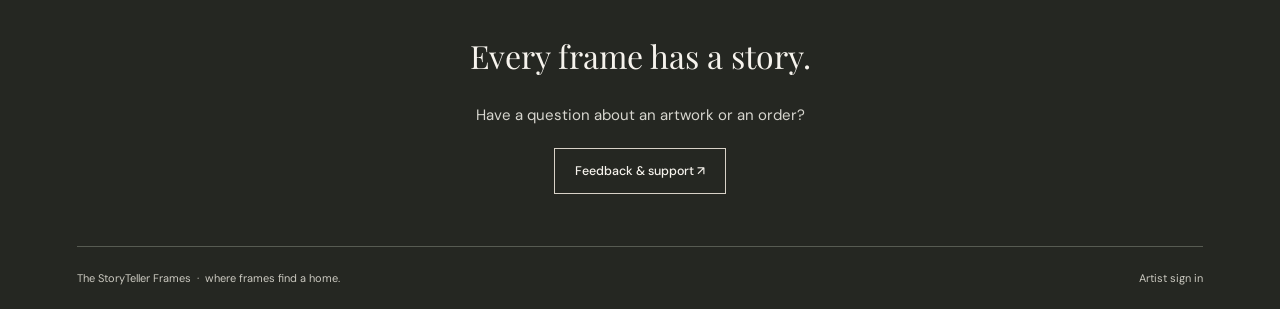
==== commit b295c8ae: "Deploy cinematic editorial hero using Juzer's uploaded photograph" ====
--- a/index.html
+++ b/index.html
@@ -121,15 +121,31 @@
 .home-v2 .artist-profile a{display:inline-block;margin-top:8px;border-bottom:1px solid var(--ink);padding-bottom:4px}
 .home-v2 .support-strip{margin-top:20px}
 @media(max-width:760px){.home-v2{padding:0 5%}.home-v2 .hero{grid-template-columns:1fr;min-height:0;padding:62px 0 75px;gap:36px}.home-v2 .hero-art .art-panel{aspect-ratio:5/4}.home-v2 .collection{padding:60px 0}.home-v2 .collection-grid{grid-template-columns:1fr;gap:32px}.home-v2 .collection-card:nth-child(2){margin-top:0}.home-v2 .section-heading{align-items:start;flex-direction:column}.home-v2 .artist-rows{grid-template-columns:1fr;gap:36px}.home-v2 .artists-editorial{padding:55px 0}.home-v2 h1{font-size:clamp(53px,12vw,76px)}}
+</style><style>
+/* Cinematic homepage hero. The uploaded photograph is served from this repository. */
+.home-v2 .cinematic-hero{position:relative;isolation:isolate;display:flex;align-items:center;justify-content:flex-start;text-align:left;min-height:min(850px,calc(100svh - 85px));margin-inline:calc(-6% / .88);padding:90px 6%;overflow:hidden;background:#101110}
+.home-v2 .cinematic-hero::before{content:"";display:block;position:absolute;inset:0;z-index:-2;background:url("images/DSC_1079%20-%20Copy.jpg") center 45%/cover no-repeat;border:0;border-radius:0;width:auto;height:auto;opacity:1}
+.home-v2 .cinematic-hero::after{content:"";display:block;position:absolute;inset:0;z-index:-1;background:linear-gradient(90deg,rgba(8,10,9,.92),rgba(8,10,9,.65) 48%,rgba(8,10,9,.18)),linear-gradient(0deg,rgba(8,10,9,.65),transparent 38%);border:0;border-radius:0;width:auto;height:auto;opacity:1}
+.home-v2 .cinematic-hero .mark{width:min(100%,1200px);padding:0;position:relative}
+.home-v2 .cinematic-hero h1{font:400 clamp(65px,9.4vw,152px)/.96 var(--font-display);letter-spacing:-.065em;margin:24px 0;color:#F6F3ED}
+.home-v2 .cinematic-hero h1 em{font-weight:400}
+.home-v2 .cinematic-hero .intro{font-size:15px;line-height:1.7;max-width:440px;color:#E4E0D8;margin:26px 0 0}
+.home-v2 .cinematic-hero .eyebrow{color:#E0C9A2}
+.home-v2 .cinematic-hero .artist-links{justify-content:flex-start;margin-top:30px}
+.home-v2 .cinematic-hero .editorial-button{border-color:#EEE4D7;color:#F6F3ED;background:transparent}
+.home-v2 .cinematic-hero .editorial-button--solid{background:#F6F3ED;color:#252722}
+.home-v2 .cinematic-hero .editorial-button:hover{background:#F6F3ED;color:#252722}
+.home-v2 .cinematic-hero .hero-credit{position:absolute;right:6%;bottom:22px;color:#DEDAD1;font-size:10px;letter-spacing:.1em}
+@media(max-width:760px){.home-v2 .cinematic-hero{margin-inline:calc(-5% / .9);min-height:max(650px,calc(100svh - 76px));padding:75px 5.5%}.home-v2 .cinematic-hero::before{background-position:55% 45%}.home-v2 .cinematic-hero::after{background:linear-gradient(90deg,rgba(8,10,9,.87),rgba(8,10,9,.45)),linear-gradient(0deg,rgba(8,10,9,.6),transparent 45%)}.home-v2 .cinematic-hero h1{font-size:clamp(59px,13vw,90px)}.home-v2 .cinematic-hero .intro{font-size:13px;max-width:300px}.home-v2 .cinematic-hero .hero-credit{right:5%}}
 </style></head>
 <body>
   <div class="notice">A shared place for photographs and the stories they hold</div>
   <header><a class="wordmark" href="index.html">The StoryTeller Frames<small>PHOTOGRAPHY BY JUZER &amp; PREETHI</small></a><div class="header-actions"><button class="menu-button" id="menuOpen" aria-controls="artistMenu" aria-expanded="false">Artists&nbsp; ☰</button><a class="brand-logo-link" href="index.html" aria-label="StoryTeller home"><img class="brand-logo" src="images/storyteller-logo.jpg" width="94" height="94" alt="StoryTeller — Where frames find a Home"></a></div></header>
   <div class="menu" id="artistMenu" aria-hidden="true"><div class="menu-panel"><div class="menu-head"><span class="eyebrow">Meet the artists</span><button class="menu-close" id="menuClose" aria-label="Close menu">Close&nbsp; ×</button></div><nav class="menu-links"><a href="artist.html?artist=Preethi">Preethi’s gallery</a><a href="artist.html?artist=Juzer">Juzer’s gallery</a><a href="about.html">About Preethi</a><a href="support.html">Feedback & support</a><a href="admin.html">Artist sign in</a></nav></div></div>
   <main class="home-v2">
-<section class="hero" aria-labelledby="brandTitle">
- <div class="mark"><span class="eyebrow">An independent photography gallery</span><h1 id="brandTitle">Every frame<br>tells a <em>story.</em></h1><p class="tagline">where frames find a home.</p><div class="intro"><p>Two photographers. Two ways of seeing. A collection of moments worth keeping close.</p><p>Discover fine art photographs thoughtfully made for your walls.</p></div><div class="artist-links"><a class="editorial-button editorial-button--solid" href="#collections">Explore the collection ↗</a><a class="editorial-button" href="#artists">Meet the artists</a></div></div>
- <div class="hero-art"><div class="art-panel" id="featuredHero"><span class="art-placeholder">A moment, framed forever.</span></div><div class="art-caption"><span id="featuredCredit">Selected work · The StoryTeller Frames</span><span>01 / Gallery</span></div></div>
+<section class="hero cinematic-hero" aria-labelledby="brandTitle">
+ <div class="mark"><span class="eyebrow">An independent photography gallery</span><h1 id="brandTitle">STORIES<br><em>WORTH</em><br>FRAMING.</h1><p class="intro">Two perspectives. One collection.<br>Fine art photography by Juzer &amp; Preethi.</p><div class="artist-links"><a class="editorial-button editorial-button--solid" href="#collections">Explore the collection ↗</a><a class="editorial-button" href="#artists">Meet the artists</a></div></div>
+ <div class="hero-credit">Featured photograph · Juzer Raja</div>
 </section>
 <section class="collection" id="collections"><div class="section-heading"><div><span class="eyebrow">The collection</span><h2>Seen differently.<br>Kept forever.</h2></div><p class="intro" style="max-width:300px;margin:0">Explore photographs that hold a place, a feeling, or a fleeting moment.</p></div>
 <div class="collection-grid">
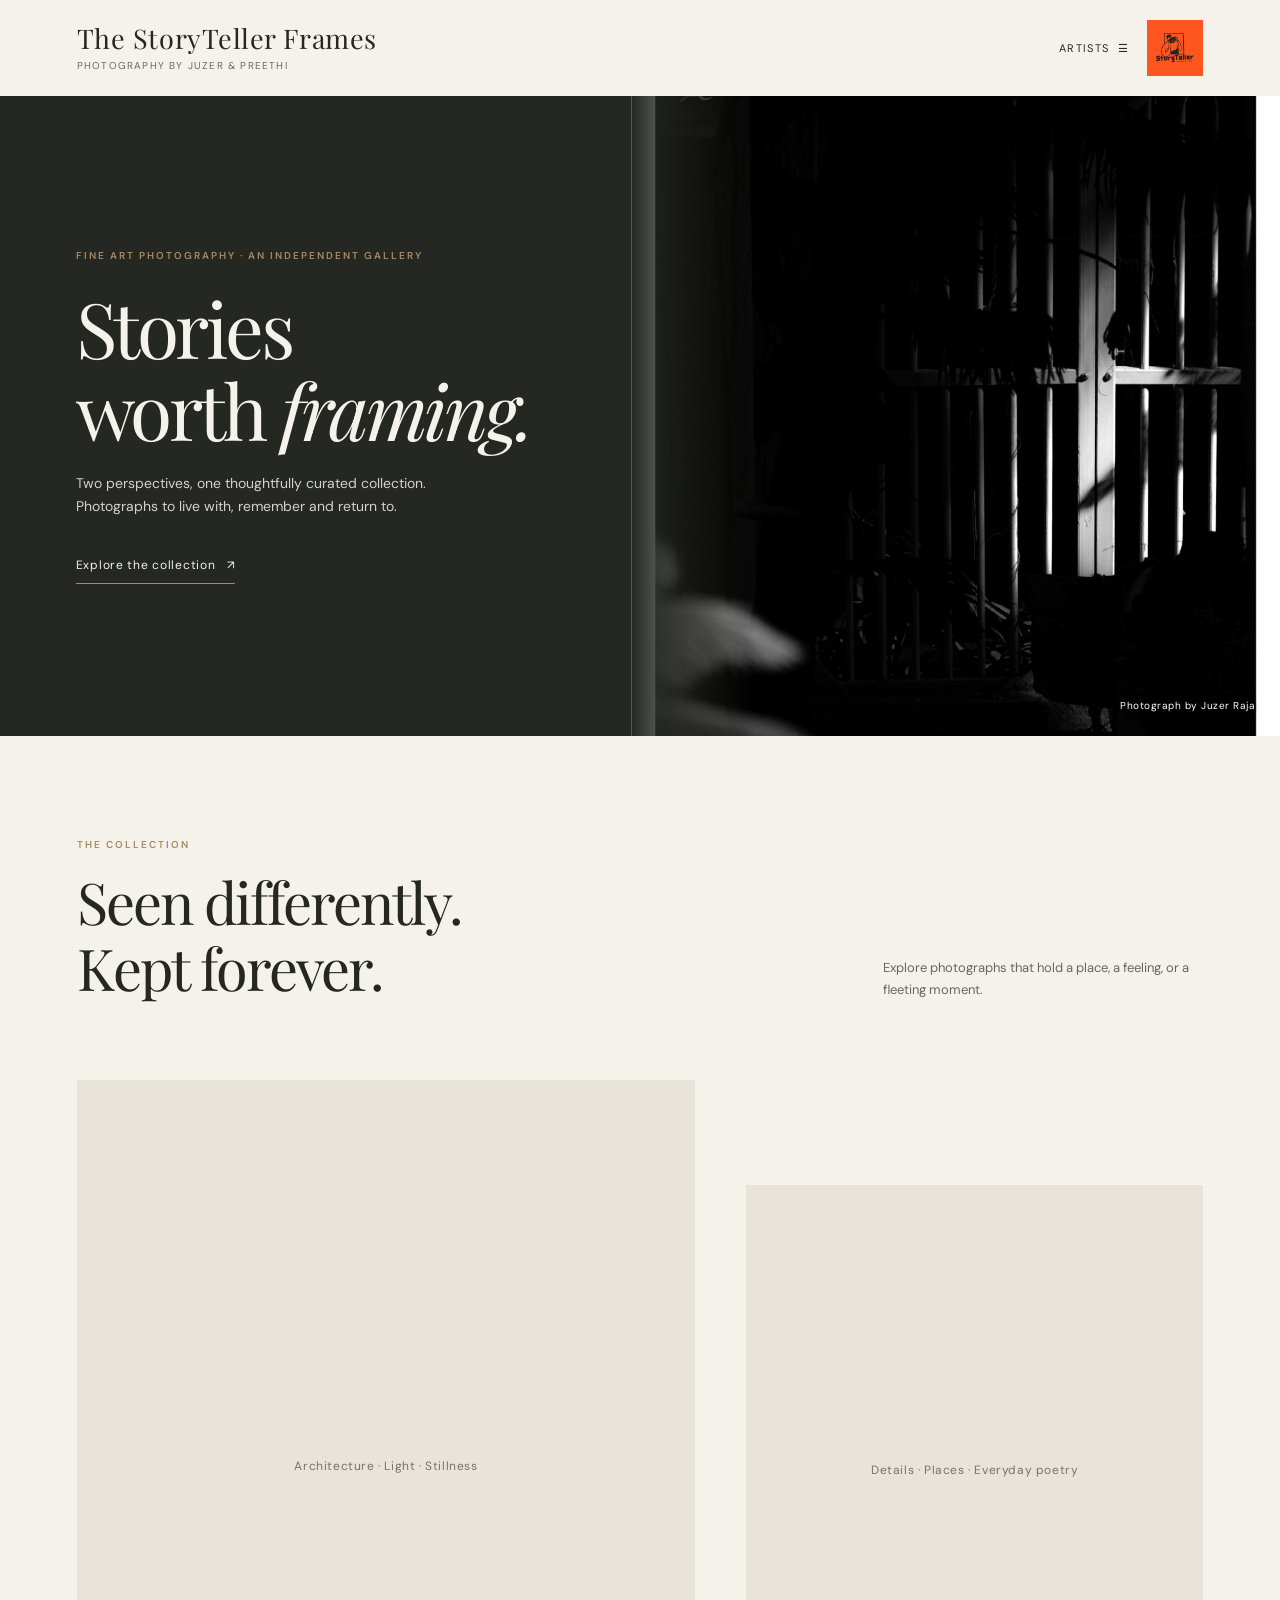
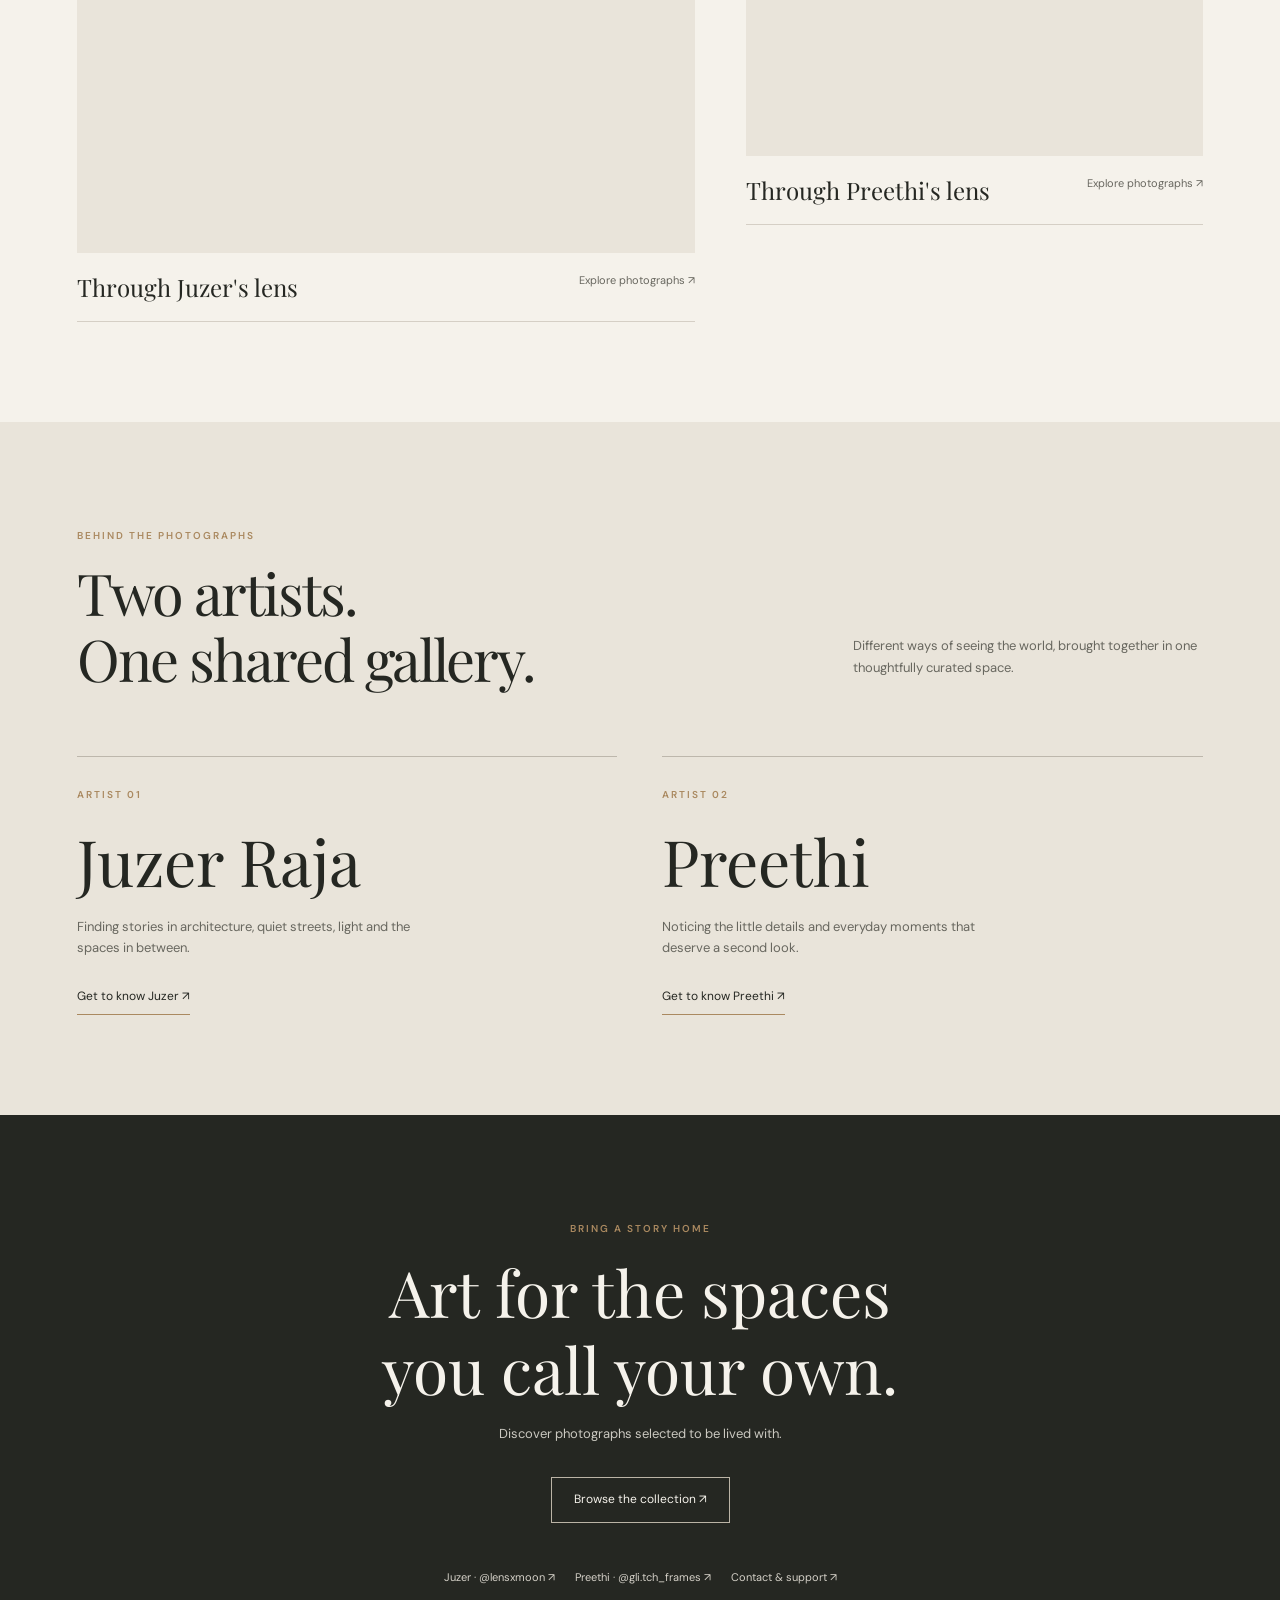
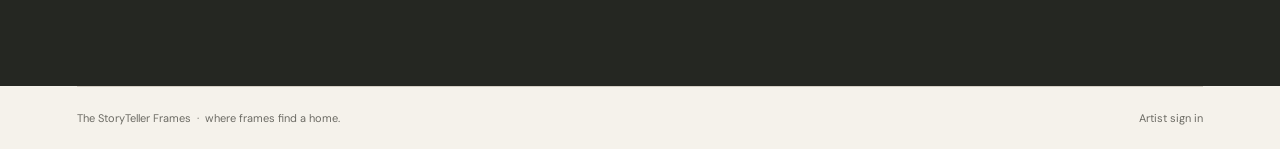
==== commit 9408aa39: "Deploy elegant editorial homepage while preserving gallery and checkout" ====
--- a/index.html
+++ b/index.html
@@ -137,26 +137,68 @@
 .home-v2 .cinematic-hero .editorial-button:hover{background:#F6F3ED;color:#252722}
 .home-v2 .cinematic-hero .hero-credit{position:absolute;right:6%;bottom:22px;color:#DEDAD1;font-size:10px;letter-spacing:.1em}
 @media(max-width:760px){.home-v2 .cinematic-hero{margin-inline:calc(-5% / .9);min-height:max(650px,calc(100svh - 76px));padding:75px 5.5%}.home-v2 .cinematic-hero::before{background-position:55% 45%}.home-v2 .cinematic-hero::after{background:linear-gradient(90deg,rgba(8,10,9,.87),rgba(8,10,9,.45)),linear-gradient(0deg,rgba(8,10,9,.6),transparent 45%)}.home-v2 .cinematic-hero h1{font-size:clamp(59px,13vw,90px)}.home-v2 .cinematic-hero .intro{font-size:13px;max-width:300px}.home-v2 .cinematic-hero .hero-credit{right:5%}}
-</style></head>
+</style><style id="elegant-home-v2">
+:root{--e-ink:#252722;--e-cream:#f5f2eb;--e-sand:#e9e4da;--e-sub:#68675f;--e-gold:#aa8960}
+body{background:var(--e-cream)!important;color:var(--e-ink)!important}
+.notice{display:none!important}
+body>header{margin:0!important;padding:20px 6%!important;background:var(--e-cream)!important;border:0!important;color:var(--e-ink)!important;min-height:94px}
+body>header .wordmark{color:var(--e-ink)!important;font-size:clamp(20px,2.2vw,27px)!important;font-weight:400}
+body>header .wordmark small{color:#6a685f!important}
+body>header .menu-button{color:var(--e-ink)!important}
+body>header .brand-logo{width:56px!important;height:56px!important;object-fit:contain}
+.elegant-home{margin:0!important;width:100%;background:var(--e-cream);color:var(--e-ink);font:15px/1.65 'DM Sans',Arial,sans-serif}
+.elegant-home *{box-sizing:border-box}
+.elegant-home .e-eyebrow{font:600 10px/1.6 'DM Sans',Arial,sans-serif;text-transform:uppercase;letter-spacing:.2em;color:var(--e-gold)}
+.elegant-home .e-hero{background:var(--e-ink);color:var(--e-cream);display:grid;grid-template-columns:1fr 1.03fr;min-height:640px}
+.elegant-home .e-hero-copy{padding:clamp(50px,7vw,110px) 8% clamp(55px,7vw,100px) 12%;display:flex;flex-direction:column;justify-content:center}
+.elegant-home .e-hero h1{font:400 clamp(53px,6vw,92px)/1.07 'Playfair Display',Georgia,serif;letter-spacing:-.045em;margin:22px 0;color:var(--e-cream)}
+.elegant-home .e-hero h1 em{font-weight:400}
+.elegant-home .e-hero p{color:#d4d1c9;max-width:370px;margin:0 0 28px;font-size:14px}
+.elegant-home .e-cta{display:inline-block;align-self:flex-start;border-bottom:1px solid var(--e-gold);padding:10px 0 7px;letter-spacing:.06em;font-size:12px;color:var(--e-cream)}
+.elegant-home .e-hero-image{position:relative;min-height:530px;overflow:hidden;background-image:linear-gradient(90deg,#252722 0%,transparent 19%),url("images/DSC_1079%20-%20Copy.jpg");background-size:cover;background-position:center 44%}
+.elegant-home .e-photo-credit{position:absolute;bottom:22px;right:25px;color:#fff;font-size:10px;letter-spacing:.05em;text-shadow:0 1px 4px #000}
+.elegant-home .e-wrap{width:min(1200px,88%);margin:auto}
+.elegant-home .e-intro{padding:95px 0 80px;display:flex;justify-content:space-between;gap:35px;align-items:end}
+.elegant-home .e-intro h2,.elegant-home .e-chapter h2{font:400 clamp(37px,4.5vw,66px)/1.15 'Playfair Display',Georgia,serif;letter-spacing:-.035em;margin:12px 0 0}
+.elegant-home .e-intro p{max-width:320px;color:var(--e-sub);font-size:13px;margin:0}
+.elegant-home .e-works{display:grid;grid-template-columns:1.15fr .85fr;gap:clamp(22px,4vw,64px);align-items:start;padding-bottom:100px}
+.elegant-home .e-art:nth-child(2){margin-top:105px}
+.elegant-home .e-art figure{margin:0;background:var(--e-sand);overflow:hidden;aspect-ratio:4/5;position:relative;display:flex;align-items:center;justify-content:center}
+.elegant-home .e-art figure img{width:100%;height:100%;object-fit:cover;display:block;position:absolute;inset:0}
+.elegant-home .e-placeholder{color:#777268;font-size:12px;letter-spacing:.05em;padding:20px;text-align:center}
+.elegant-home .e-caption{padding:18px 0;display:flex;justify-content:space-between;gap:10px;border-bottom:1px solid #d5cfc5}
+.elegant-home .e-caption strong{font:400 24px 'Playfair Display',Georgia,serif}
+.elegant-home .e-caption small{font-size:11px;color:var(--e-sub)}
+.elegant-home .e-chapter{background:var(--e-sand);padding:100px 0}
+.elegant-home .e-chapter-top{display:flex;justify-content:space-between;gap:25px;align-items:end}
+.elegant-home .e-chapter-top p{color:var(--e-sub);max-width:350px;font-size:13px}
+.elegant-home .e-artist-grid{display:grid;grid-template-columns:1fr 1fr;gap:45px;margin-top:65px}
+.elegant-home .e-artist{padding-top:24px;border-top:1px solid #bdb7ac}
+.elegant-home .e-artist h3{font:400 clamp(40px,5vw,68px) 'Playfair Display',Georgia,serif;margin:12px 0}
+.elegant-home .e-artist p{color:var(--e-sub);max-width:350px;font-size:13px}
+.elegant-home .e-artist a{display:inline-block;margin-top:15px;font-size:12px;border-bottom:1px solid var(--e-gold);padding-bottom:7px}
+.elegant-home .e-closing{background:var(--e-ink);color:var(--e-cream);text-align:center;padding:100px 6%}
+.elegant-home .e-closing h2{font:400 clamp(36px,5vw,68px)/1.2 'Playfair Display',Georgia,serif;margin:15px 0;color:var(--e-cream)}
+.elegant-home .e-closing p{color:#cbc9c1;font-size:13px}
+.elegant-home .e-closing>a{display:inline-block;border:1px solid #bbb4a6;padding:12px 22px;margin-top:20px;font-size:12px}
+.elegant-home .e-social{display:flex;justify-content:center;flex-wrap:wrap;gap:20px;margin-top:45px;font-size:11px;color:#d5d1c8}
+body>footer{background:var(--e-cream)!important;color:#6c6b64!important;border-color:#d5cfc5!important}
+@media(max-width:750px){body>header{padding:16px 5%!important;min-height:76px}body>header .wordmark{font-size:19px!important}body>header .wordmark small{font-size:7px!important;letter-spacing:.08em}body>header .brand-logo{width:44px!important;height:44px!important}.elegant-home .e-hero{grid-template-columns:1fr}.elegant-home .e-hero-copy{padding:60px 7% 45px}.elegant-home .e-hero h1{font-size:clamp(56px,11vw,82px)}.elegant-home .e-hero-image{min-height:410px;background-image:linear-gradient(0deg,transparent 72%,rgba(37,39,34,.38) 100%),url("images/DSC_1079%20-%20Copy.jpg")}.elegant-home .e-intro{padding:70px 0 40px;display:block}.elegant-home .e-intro p{margin-top:22px}.elegant-home .e-works{grid-template-columns:1fr;gap:35px;padding-bottom:70px}.elegant-home .e-art:nth-child(2){margin-top:0}.elegant-home .e-art figure{aspect-ratio:4/4.5}.elegant-home .e-chapter{padding:70px 0}.elegant-home .e-chapter-top{display:block}.elegant-home .e-chapter-top p{margin-top:22px}.elegant-home .e-artist-grid{grid-template-columns:1fr;gap:45px;margin-top:40px}.elegant-home .e-closing{padding:80px 5%}.elegant-home .e-wrap{width:90%}.elegant-home .e-caption{flex-wrap:wrap}}
+@media(prefers-reduced-motion:reduce){html{scroll-behavior:auto}}
+</style>
+</head>
 <body>
   <div class="notice">A shared place for photographs and the stories they hold</div>
   <header><a class="wordmark" href="index.html">The StoryTeller Frames<small>PHOTOGRAPHY BY JUZER &amp; PREETHI</small></a><div class="header-actions"><button class="menu-button" id="menuOpen" aria-controls="artistMenu" aria-expanded="false">Artists&nbsp; ☰</button><a class="brand-logo-link" href="index.html" aria-label="StoryTeller home"><img class="brand-logo" src="images/storyteller-logo.jpg" width="94" height="94" alt="StoryTeller — Where frames find a Home"></a></div></header>
   <div class="menu" id="artistMenu" aria-hidden="true"><div class="menu-panel"><div class="menu-head"><span class="eyebrow">Meet the artists</span><button class="menu-close" id="menuClose" aria-label="Close menu">Close&nbsp; ×</button></div><nav class="menu-links"><a href="artist.html?artist=Preethi">Preethi’s gallery</a><a href="artist.html?artist=Juzer">Juzer’s gallery</a><a href="about.html">About Preethi</a><a href="support.html">Feedback & support</a><a href="admin.html">Artist sign in</a></nav></div></div>
-  <main class="home-v2">
-<section class="hero cinematic-hero" aria-labelledby="brandTitle">
- <div class="mark"><span class="eyebrow">An independent photography gallery</span><h1 id="brandTitle">STORIES<br><em>WORTH</em><br>FRAMING.</h1><p class="intro">Two perspectives. One collection.<br>Fine art photography by Juzer &amp; Preethi.</p><div class="artist-links"><a class="editorial-button editorial-button--solid" href="#collections">Explore the collection ↗</a><a class="editorial-button" href="#artists">Meet the artists</a></div></div>
- <div class="hero-credit">Featured photograph · Juzer Raja</div>
-</section>
-<section class="collection" id="collections"><div class="section-heading"><div><span class="eyebrow">The collection</span><h2>Seen differently.<br>Kept forever.</h2></div><p class="intro" style="max-width:300px;margin:0">Explore photographs that hold a place, a feeling, or a fleeting moment.</p></div>
-<div class="collection-grid">
-<a class="collection-card editorial-reveal" href="artist.html?artist=Juzer"><div class="art-panel" id="juzerFeature"><span class="art-placeholder">Architecture · Light · Stillness</span></div><div class="card-copy"><h3>Through Juzer's lens</h3><span>Explore photographs ↗</span></div></a>
-<a class="collection-card editorial-reveal" href="artist.html?artist=Preethi"><div class="art-panel" id="preethiFeature"><span class="art-placeholder">Details · Places · Everyday poetry</span></div><div class="card-copy"><h3>Through Preethi's lens</h3><span>Explore photographs ↗</span></div></a>
+  <main class="elegant-home" id="top">
+<section class="e-hero" aria-labelledby="brandTitle"><div class="e-hero-copy"><span class="e-eyebrow">Fine art photography · An independent gallery</span><h1 id="brandTitle">Stories<br>worth <em>framing.</em></h1><p>Two perspectives, one thoughtfully curated collection. Photographs to live with, remember and return to.</p><a class="e-cta" href="#collections">Explore the collection &nbsp; ↗</a></div><div class="e-hero-image" role="img" aria-label="Black and white architectural photograph by Juzer Raja"><span class="e-photo-credit">Photograph by Juzer Raja</span></div></section>
+<section class="e-wrap e-collection" id="collections"><div class="e-intro"><div><span class="e-eyebrow">The collection</span><h2>Seen differently.<br>Kept forever.</h2></div><p>Explore photographs that hold a place, a feeling, or a fleeting moment.</p></div><div class="e-works">
+<a class="e-art" href="artist.html?artist=Juzer"><figure id="juzerFeature"><span class="e-placeholder">Architecture · Light · Stillness</span></figure><div class="e-caption"><strong>Through Juzer's lens</strong><small>Explore photographs ↗</small></div></a>
+<a class="e-art" href="artist.html?artist=Preethi"><figure id="preethiFeature"><span class="e-placeholder">Details · Places · Everyday poetry</span></figure><div class="e-caption"><strong>Through Preethi's lens</strong><small>Explore photographs ↗</small></div></a>
 </div></section>
-<section class="artists-editorial" id="artists"><div class="section-heading"><div><span class="eyebrow">Behind the photographs</span><h2>Two artists.<br>One shared gallery.</h2></div></div>
-<div class="artist-rows"><article class="artist-profile editorial-reveal"><span class="eyebrow">Artist 01</span><h3>Juzer Raja</h3><p>Finding stories in architecture, quiet streets, light and the spaces in between.</p><a href="about-juzer.html">Get to know Juzer ↗</a></article><article class="artist-profile editorial-reveal"><span class="eyebrow">Artist 02</span><h3>Preethi</h3><p>Noticing the little details and everyday moments that deserve a second look.</p><a href="about.html">Get to know Preethi ↗</a></article></div>
-</section>
-<section class="social editorial-reveal" aria-labelledby="followTitle"><span class="eyebrow">Follow along</span><h2 id="followTitle">See what we see.</h2><div class="social-links"><a class="social-link" href="https://www.instagram.com/gli.tch_frames/" target="_blank" rel="noopener noreferrer"><strong>Preethi</strong><span>@gli.tch_frames ↗</span></a><a class="social-link" href="https://www.instagram.com/lensxmoon/" target="_blank" rel="noopener noreferrer"><strong>Juzer</strong><span>@lensxmoon ↗</span></a></div></section>
-<section class="support-strip editorial-reveal"><span class="eyebrow">Here to help</span><h2>Every frame has a story.</h2><p>Have a question about an artwork or an order?</p><a class="editorial-button" href="support.html">Feedback & support ↗</a></section>
+<section class="e-chapter" id="artists"><div class="e-wrap"><div class="e-chapter-top"><div><span class="e-eyebrow">Behind the photographs</span><h2>Two artists.<br>One shared gallery.</h2></div><p>Different ways of seeing the world, brought together in one thoughtfully curated space.</p></div><div class="e-artist-grid"><article class="e-artist"><span class="e-eyebrow">Artist 01</span><h3>Juzer Raja</h3><p>Finding stories in architecture, quiet streets, light and the spaces in between.</p><a href="about-juzer.html">Get to know Juzer ↗</a></article><article class="e-artist"><span class="e-eyebrow">Artist 02</span><h3>Preethi</h3><p>Noticing the little details and everyday moments that deserve a second look.</p><a href="about.html">Get to know Preethi ↗</a></article></div></div></section>
+<section class="e-closing"><span class="e-eyebrow">Bring a story home</span><h2>Art for the spaces<br>you call your own.</h2><p>Discover photographs selected to be lived with.</p><a href="#collections">Browse the collection ↗</a><div class="e-social"><a href="https://www.instagram.com/lensxmoon/" target="_blank" rel="noopener noreferrer">Juzer · @lensxmoon ↗</a><a href="https://www.instagram.com/gli.tch_frames/" target="_blank" rel="noopener noreferrer">Preethi · @gli.tch_frames ↗</a><a href="support.html">Contact & support ↗</a></div></section>
 </main>
   <footer><span>The StoryTeller Frames&nbsp; · &nbsp;where frames find a home.</span><a href="admin.html">Artist sign in</a></footer>
   <script>
@@ -166,19 +208,17 @@
     document.getElementById('menuClose').addEventListener('click',closeMenu);menu.addEventListener('click',e=>{if(e.target===menu)closeMenu()});menu.querySelectorAll('a').forEach(a=>a.addEventListener('click',closeMenu));document.addEventListener('keydown',e=>{if(e.key==='Escape')closeMenu()});
   </script>
 <script>if('IntersectionObserver' in window){const io=new IntersectionObserver(entries=>entries.forEach(e=>{if(e.isIntersecting){e.target.classList.add('visible');io.unobserve(e.target)}}),{threshold:.12});document.querySelectorAll('.reveal').forEach(el=>io.observe(el))}else document.querySelectorAll('.reveal').forEach(el=>el.classList.add('visible'));</script><script src="site-config.js"></script><script src="site-api.js?v=20261017c"></script><script>
-/* Homepage images are sourced from the existing published artist galleries. No placeholder stock photos. */
+/* Feature images use the existing published artist galleries. */
 (async function(){
  const slots=[{artist:'Juzer',id:'juzerFeature'},{artist:'Preethi',id:'preethiFeature'}];
  const results=await Promise.allSettled(slots.map(x=>getArtistArtworks(x.artist)));
- let heroSet=false;
  results.forEach((res,i)=>{
-  if(res.status!=='fulfilled'||!Array.isArray(res.value)||!res.value.length)return;
-  const item=res.value.find(x=>x.image_path)||null;if(!item)return;
-  const panel=document.getElementById(slots[i].id);
-  const img=document.createElement('img');img.src=publicImage(item.image_path);img.alt=item.title||'Photograph';img.loading='lazy';img.decoding='async';
-  img.onerror=()=>{img.remove();panel.querySelector('.art-placeholder').hidden=false};
-  panel.querySelector('.art-placeholder').hidden=true;panel.appendChild(img);
-  if(!heroSet){heroSet=true;const hero=document.getElementById('featuredHero');const heroImg=document.createElement('img');heroImg.src=img.src;heroImg.alt=img.alt;heroImg.decoding='async';heroImg.onerror=()=>{heroImg.remove();hero.querySelector('.art-placeholder').hidden=false};hero.querySelector('.art-placeholder').hidden=true;hero.appendChild(heroImg);document.getElementById('featuredCredit').textContent=(item.title||'Selected photograph')+' · '+slots[i].artist}
+  if(res.status!=='fulfilled'||!Array.isArray(res.value))return;
+  const item=res.value.find(x=>x.image_path);if(!item)return;
+  const panel=document.getElementById(slots[i].id);if(!panel)return;
+  const img=document.createElement('img');img.src=publicImage(item.image_path);img.alt=item.title||slots[i].artist+' photograph';img.loading='lazy';img.decoding='async';
+  img.onload=()=>{const placeholder=panel.querySelector('.e-placeholder');if(placeholder)placeholder.hidden=true};
+  img.onerror=()=>img.remove();panel.appendChild(img);
  });
 })();
 </script><script defer src="assets/art-house-v2.js?v=1"></script>
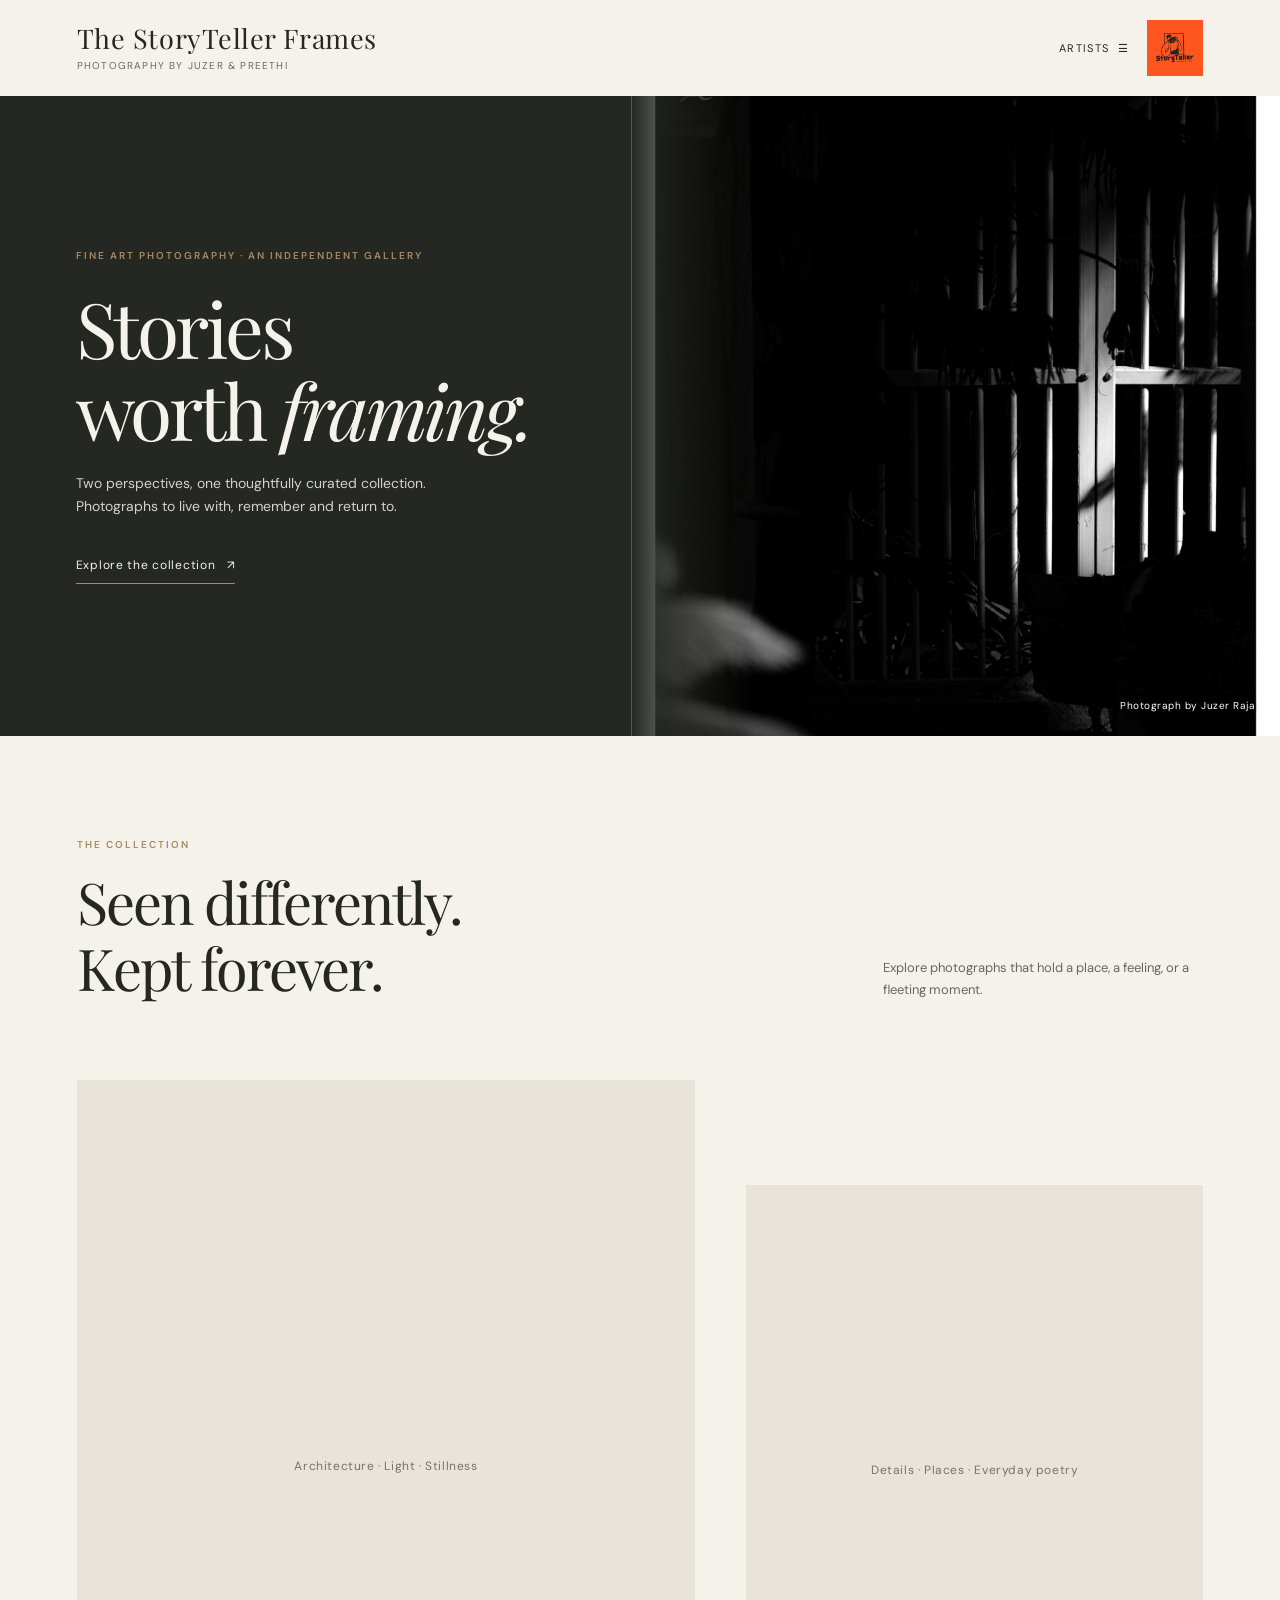
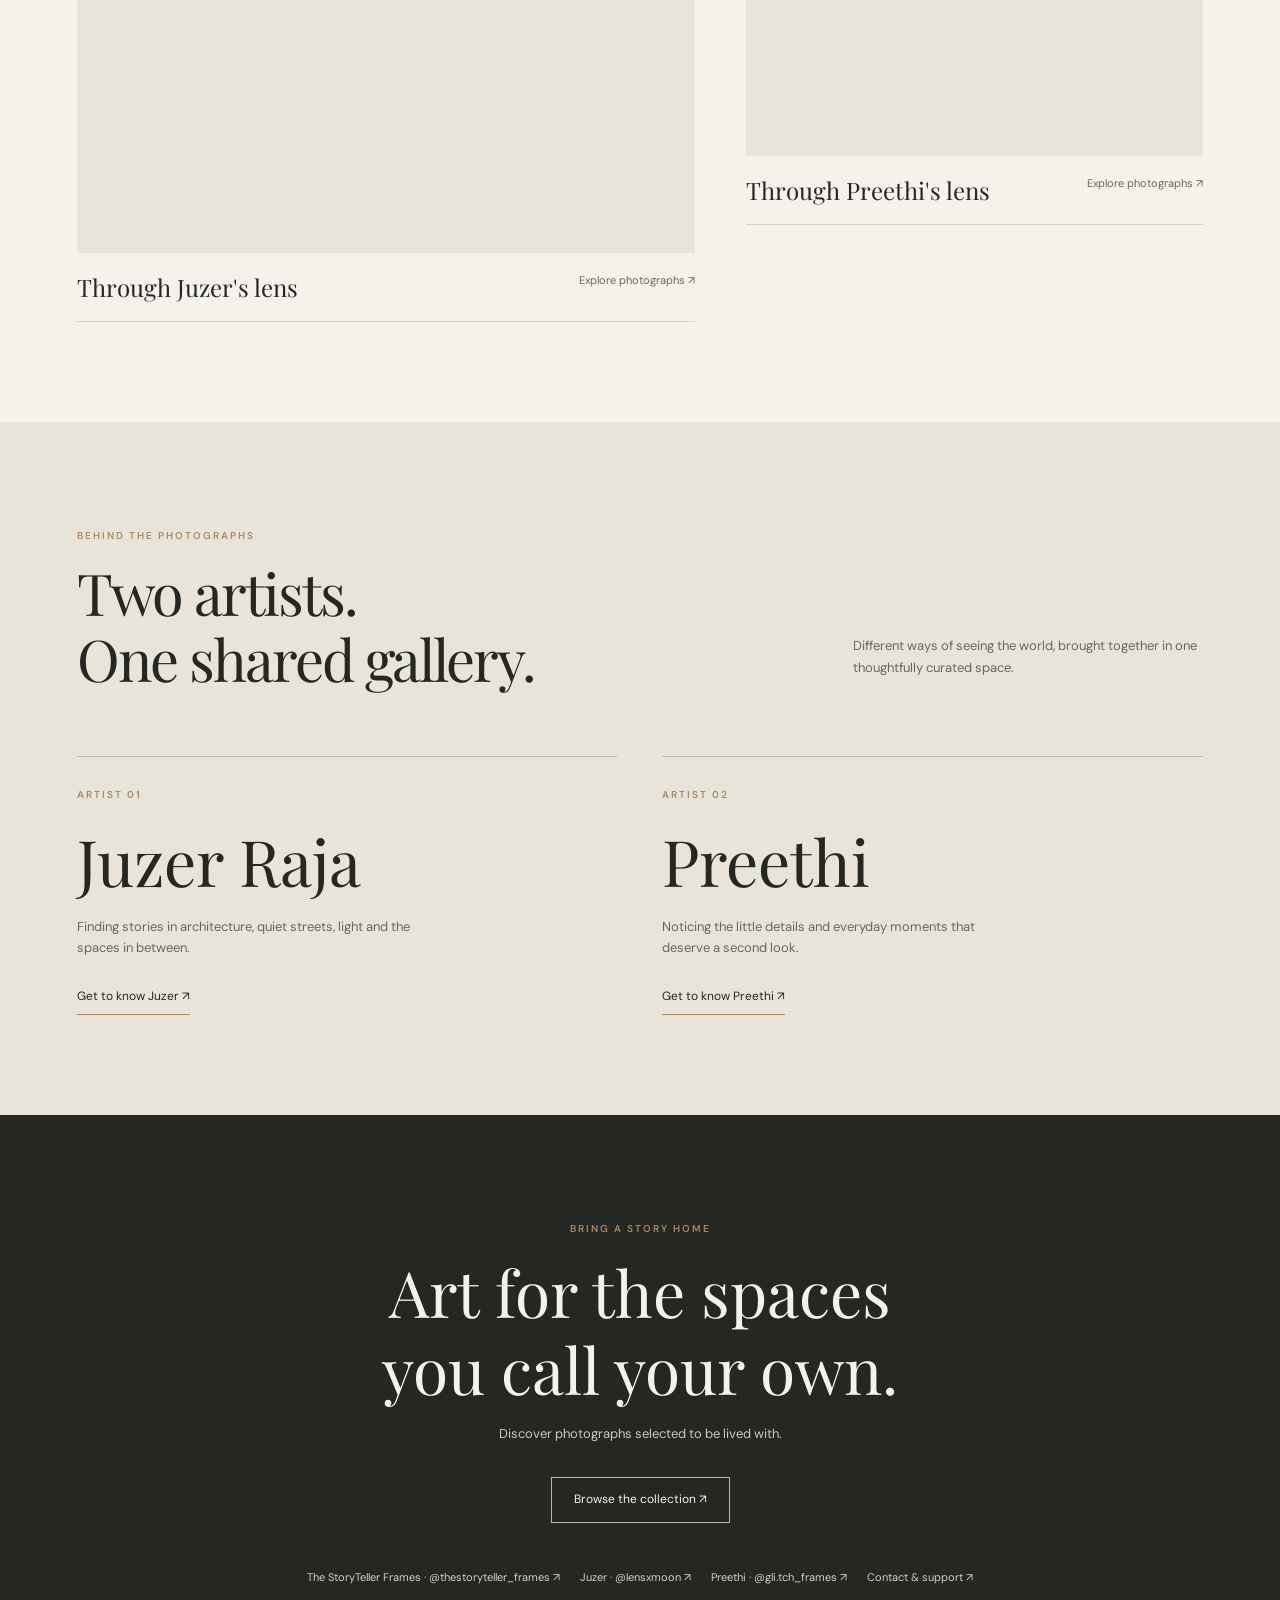
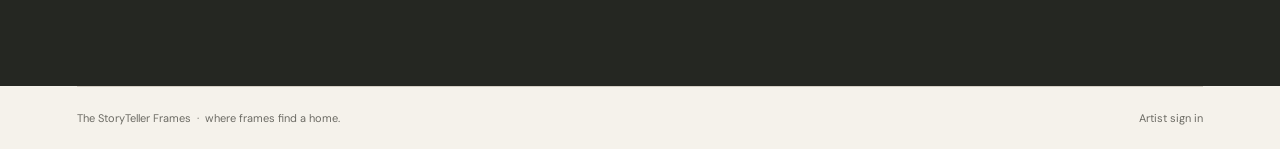
==== commit d3f205ad: "Add StoryTeller Frames official Instagram to homepage" ====
--- a/index.html
+++ b/index.html
@@ -183,14 +183,14 @@
 .elegant-home .e-closing>a{display:inline-block;border:1px solid #bbb4a6;padding:12px 22px;margin-top:20px;font-size:12px}
 .elegant-home .e-social{display:flex;justify-content:center;flex-wrap:wrap;gap:20px;margin-top:45px;font-size:11px;color:#d5d1c8}
 body>footer{background:var(--e-cream)!important;color:#6c6b64!important;border-color:#d5cfc5!important}
-@media(max-width:750px){body>header{padding:16px 5%!important;min-height:76px}body>header .wordmark{font-size:19px!important}body>header .wordmark small{font-size:7px!important;letter-spacing:.08em}body>header .brand-logo{width:44px!important;height:44px!important}.elegant-home .e-hero{grid-template-columns:1fr}.elegant-home .e-hero-copy{padding:60px 7% 45px}.elegant-home .e-hero h1{font-size:clamp(56px,11vw,82px)}.elegant-home .e-hero-image{min-height:410px;background-image:linear-gradient(0deg,transparent 72%,rgba(37,39,34,.38) 100%),url("images/DSC_1079%20-%20Copy.jpg")}.elegant-home .e-intro{padding:70px 0 40px;display:block}.elegant-home .e-intro p{margin-top:22px}.elegant-home .e-works{grid-template-columns:1fr;gap:35px;padding-bottom:70px}.elegant-home .e-art:nth-child(2){margin-top:0}.elegant-home .e-art figure{aspect-ratio:4/4.5}.elegant-home .e-chapter{padding:70px 0}.elegant-home .e-chapter-top{display:block}.elegant-home .e-chapter-top p{margin-top:22px}.elegant-home .e-artist-grid{grid-template-columns:1fr;gap:45px;margin-top:40px}.elegant-home .e-closing{padding:80px 5%}.elegant-home .e-wrap{width:90%}.elegant-home .e-caption{flex-wrap:wrap}}
+@media(max-width:750px){body>header{padding:16px 5%!important;min-height:76px}body>header .wordmark{font-size:19px!important}body>header .wordmark small{font-size:7px!important;letter-spacing:.08em}body>header .brand-logo{width:44px!important;height:44px!important}.elegant-home .e-hero{grid-template-columns:1fr}.elegant-home .e-hero-copy{padding:60px 7% 45px}.elegant-home .e-hero h1{font-size:clamp(56px,11vw,82px)}.elegant-home .e-hero-image{min-height:410px;background-image:linear-gradient(to bottom,#252722 0%,rgba(37,39,34,.96) 7%,rgba(37,39,34,.70) 22%,rgba(37,39,34,.28) 39%,transparent 57%),url("images/DSC_1079%20-%20Copy.jpg")}.elegant-home .e-intro{padding:70px 0 40px;display:block}.elegant-home .e-intro p{margin-top:22px}.elegant-home .e-works{grid-template-columns:1fr;gap:35px;padding-bottom:70px}.elegant-home .e-art:nth-child(2){margin-top:0}.elegant-home .e-art figure{aspect-ratio:4/4.5}.elegant-home .e-chapter{padding:70px 0}.elegant-home .e-chapter-top{display:block}.elegant-home .e-chapter-top p{margin-top:22px}.elegant-home .e-artist-grid{grid-template-columns:1fr;gap:45px;margin-top:40px}.elegant-home .e-closing{padding:80px 5%}.elegant-home .e-wrap{width:90%}.elegant-home .e-caption{flex-wrap:wrap}}
 @media(prefers-reduced-motion:reduce){html{scroll-behavior:auto}}
 </style>
 </head>
 <body>
   <div class="notice">A shared place for photographs and the stories they hold</div>
   <header><a class="wordmark" href="index.html">The StoryTeller Frames<small>PHOTOGRAPHY BY JUZER &amp; PREETHI</small></a><div class="header-actions"><button class="menu-button" id="menuOpen" aria-controls="artistMenu" aria-expanded="false">Artists&nbsp; ☰</button><a class="brand-logo-link" href="index.html" aria-label="StoryTeller home"><img class="brand-logo" src="images/storyteller-logo.jpg" width="94" height="94" alt="StoryTeller — Where frames find a Home"></a></div></header>
-  <div class="menu" id="artistMenu" aria-hidden="true"><div class="menu-panel"><div class="menu-head"><span class="eyebrow">Meet the artists</span><button class="menu-close" id="menuClose" aria-label="Close menu">Close&nbsp; ×</button></div><nav class="menu-links"><a href="artist.html?artist=Preethi">Preethi’s gallery</a><a href="artist.html?artist=Juzer">Juzer’s gallery</a><a href="about.html">About Preethi</a><a href="support.html">Feedback & support</a><a href="admin.html">Artist sign in</a></nav></div></div>
+  <div class="menu" id="artistMenu" aria-hidden="true"><div class="menu-panel"><div class="menu-head"><span class="eyebrow">Meet the artists</span><button class="menu-close" id="menuClose" aria-label="Close menu">Close&nbsp; ×</button></div><nav class="menu-links"><a href="artist.html?artist=Preethi">Preethi’s gallery</a><a href="artist.html?artist=Juzer">Juzer’s gallery</a><a href="about.html">About Preethi</a><a href="about-juzer.html">About Juzer</a><a href="support.html">Feedback & support</a><a href="admin.html">Artist sign in</a></nav></div></div>
   <main class="elegant-home" id="top">
 <section class="e-hero" aria-labelledby="brandTitle"><div class="e-hero-copy"><span class="e-eyebrow">Fine art photography · An independent gallery</span><h1 id="brandTitle">Stories<br>worth <em>framing.</em></h1><p>Two perspectives, one thoughtfully curated collection. Photographs to live with, remember and return to.</p><a class="e-cta" href="#collections">Explore the collection &nbsp; ↗</a></div><div class="e-hero-image" role="img" aria-label="Black and white architectural photograph by Juzer Raja"><span class="e-photo-credit">Photograph by Juzer Raja</span></div></section>
 <section class="e-wrap e-collection" id="collections"><div class="e-intro"><div><span class="e-eyebrow">The collection</span><h2>Seen differently.<br>Kept forever.</h2></div><p>Explore photographs that hold a place, a feeling, or a fleeting moment.</p></div><div class="e-works">
@@ -198,7 +198,7 @@
 <a class="e-art" href="artist.html?artist=Preethi"><figure id="preethiFeature"><span class="e-placeholder">Details · Places · Everyday poetry</span></figure><div class="e-caption"><strong>Through Preethi's lens</strong><small>Explore photographs ↗</small></div></a>
 </div></section>
 <section class="e-chapter" id="artists"><div class="e-wrap"><div class="e-chapter-top"><div><span class="e-eyebrow">Behind the photographs</span><h2>Two artists.<br>One shared gallery.</h2></div><p>Different ways of seeing the world, brought together in one thoughtfully curated space.</p></div><div class="e-artist-grid"><article class="e-artist"><span class="e-eyebrow">Artist 01</span><h3>Juzer Raja</h3><p>Finding stories in architecture, quiet streets, light and the spaces in between.</p><a href="about-juzer.html">Get to know Juzer ↗</a></article><article class="e-artist"><span class="e-eyebrow">Artist 02</span><h3>Preethi</h3><p>Noticing the little details and everyday moments that deserve a second look.</p><a href="about.html">Get to know Preethi ↗</a></article></div></div></section>
-<section class="e-closing"><span class="e-eyebrow">Bring a story home</span><h2>Art for the spaces<br>you call your own.</h2><p>Discover photographs selected to be lived with.</p><a href="#collections">Browse the collection ↗</a><div class="e-social"><a href="https://www.instagram.com/lensxmoon/" target="_blank" rel="noopener noreferrer">Juzer · @lensxmoon ↗</a><a href="https://www.instagram.com/gli.tch_frames/" target="_blank" rel="noopener noreferrer">Preethi · @gli.tch_frames ↗</a><a href="support.html">Contact & support ↗</a></div></section>
+<section class="e-closing"><span class="e-eyebrow">Bring a story home</span><h2>Art for the spaces<br>you call your own.</h2><p>Discover photographs selected to be lived with.</p><a href="#collections">Browse the collection ↗</a><div class="e-social"><a href="https://www.instagram.com/thestoryteller_frames/" target="_blank" rel="noopener noreferrer">The StoryTeller Frames · @thestoryteller_frames ↗</a><a href="https://www.instagram.com/lensxmoon/" target="_blank" rel="noopener noreferrer">Juzer · @lensxmoon ↗</a><a href="https://www.instagram.com/gli.tch_frames/" target="_blank" rel="noopener noreferrer">Preethi · @gli.tch_frames ↗</a><a href="support.html">Contact & support ↗</a></div></section>
 </main>
   <footer><span>The StoryTeller Frames&nbsp; · &nbsp;where frames find a home.</span><a href="admin.html">Artist sign in</a></footer>
   <script>
